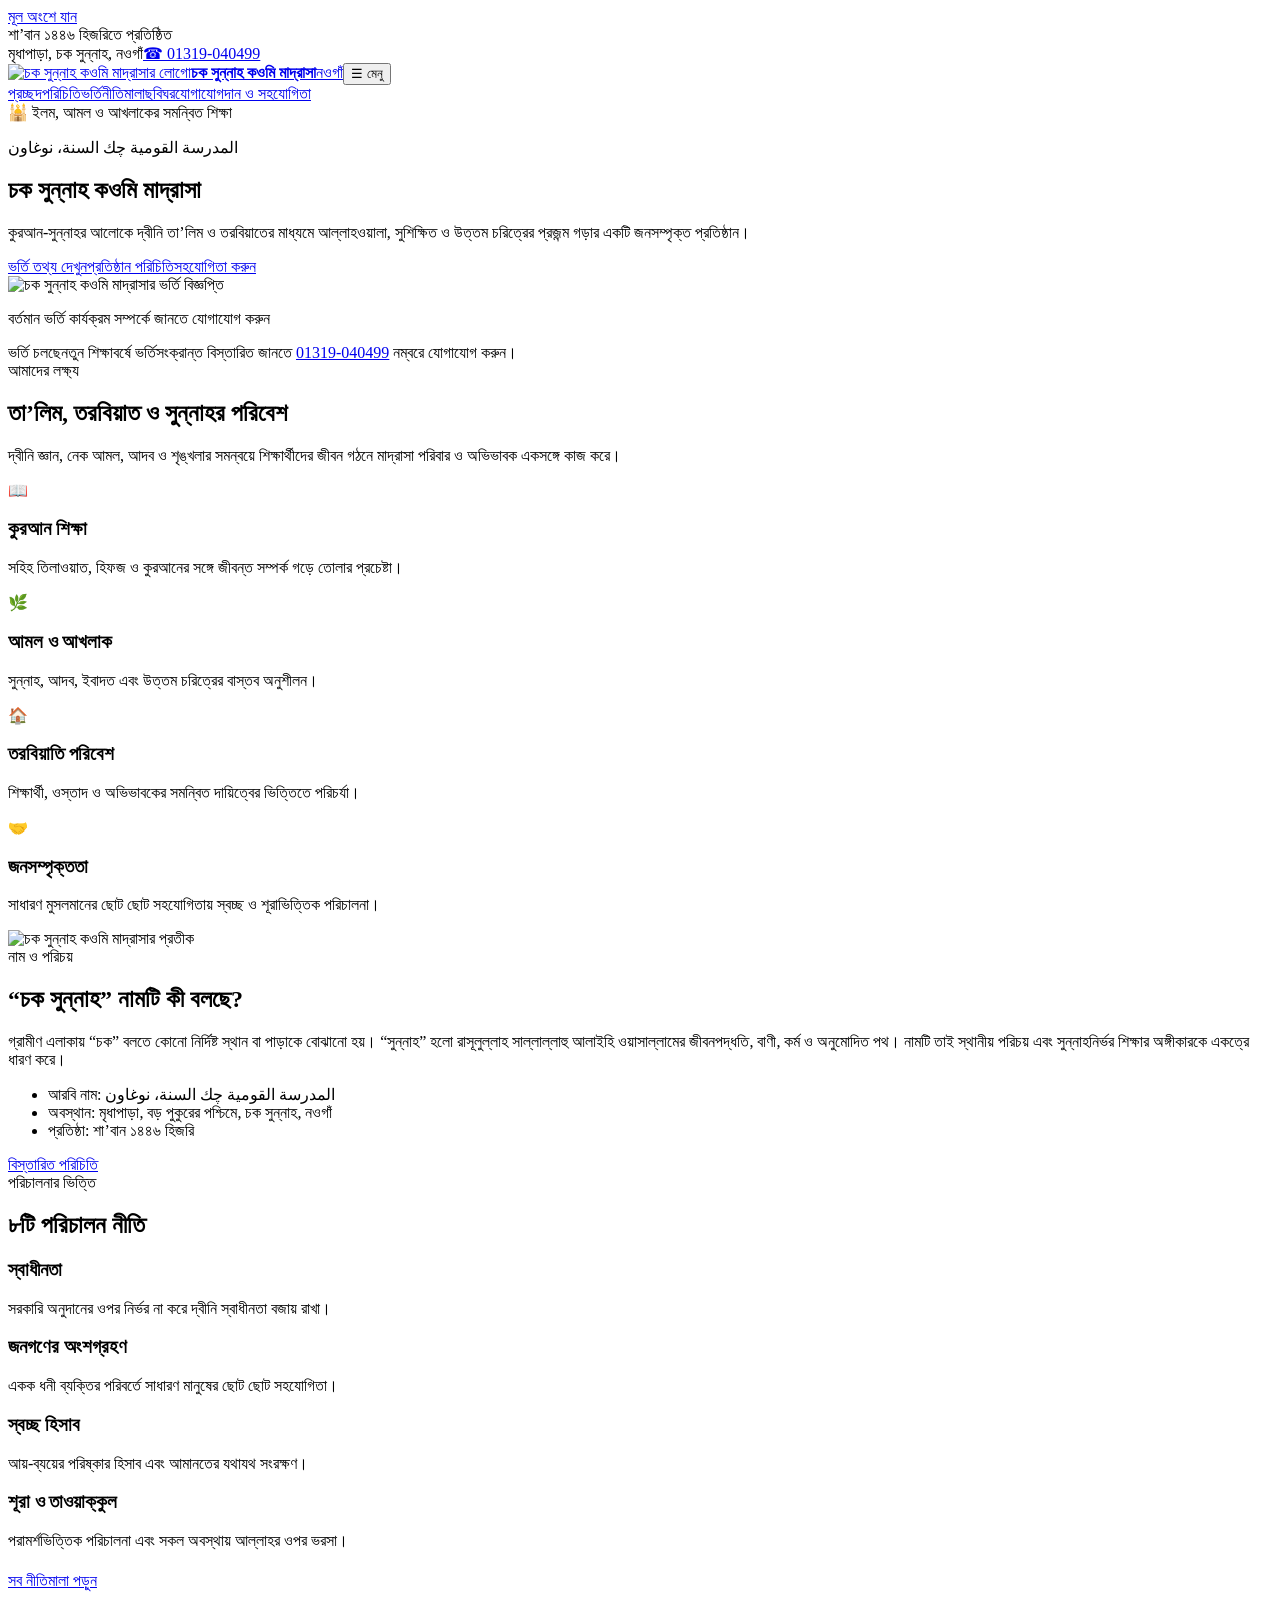
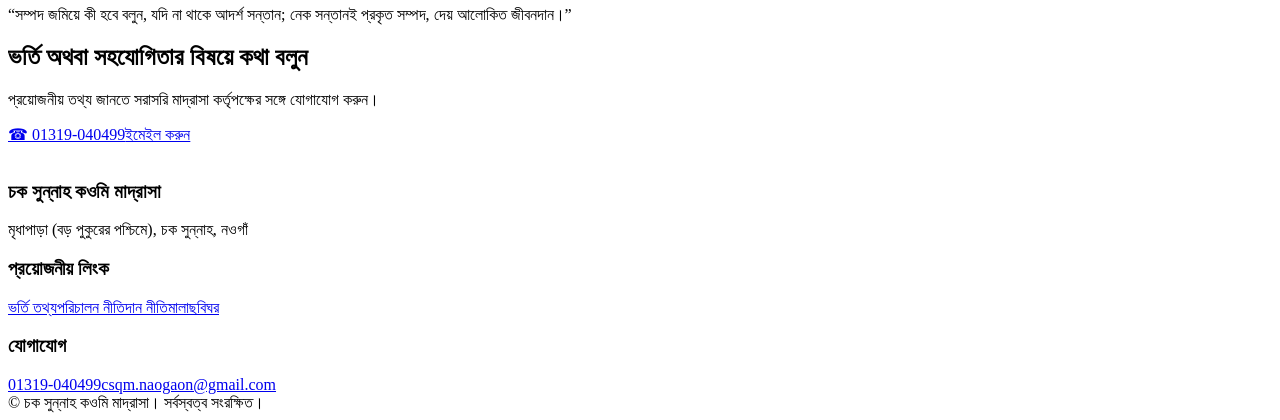
==== index.html @ 92b6c00f "Add files via upload" ====
<!doctype html><html lang="bn"><head><meta charset="utf-8"><meta name="viewport" content="width=device-width,initial-scale=1"><title>চক সুন্নাহ কওমি মাদ্রাসা, নওগাঁ</title><meta name="description" content="চক সুন্নাহ কওমি মাদ্রাসা, নওগাঁ-এর অফিসিয়াল ওয়েবসাইট। ভর্তি, শিক্ষা কার্যক্রম, পরিচালন নীতি, দান ও যোগাযোগের তথ্য।"><link rel="canonical" href="https://chaksunnah.github.io/"><link rel="icon" href="assets/images/logo-small.png"><link rel="preconnect" href="https://fonts.googleapis.com"><link rel="preconnect" href="https://fonts.gstatic.com" crossorigin><link href="https://fonts.googleapis.com/css2?family=Hind+Siliguri:wght@400;500;600;700&family=Noto+Naskh+Arabic:wght@500;700&family=Noto+Sans+Bengali:wght@400;500;600;700;800&display=swap" rel="stylesheet"><link rel="stylesheet" href="assets/css/style.css"></head><body><a class="skip-link" href="#main">মূল অংশে যান</a>
<div class="topbar"><div class="container"><span>শা’বান ১৪৪৬ হিজরিতে প্রতিষ্ঠিত</span><div class="topbar-links"><span>মৃধাপাড়া, চক সুন্নাহ, নওগাঁ</span><a href="tel:+8801319040499">☎ 01319-040499</a></div></div></div>
<header class="site-header"><div class="container nav-wrap"><a class="brand" href="index.html"><img src="assets/images/logo.png" alt="চক সুন্নাহ কওমি মাদ্রাসার লোগো"><span><strong>চক সুন্নাহ কওমি মাদ্রাসা</strong><span>নওগাঁ</span></span></a><button class="menu-btn" aria-expanded="false" aria-label="মেনু খুলুন">☰ মেনু</button><nav class="nav" aria-label="প্রধান মেনু"><a class="active" href="index.html">প্রচ্ছদ</a><a href="about.html">পরিচিতি</a><a href="admission.html">ভর্তি</a><a href="principles.html">নীতিমালা</a><a href="gallery.html">ছবিঘর</a><a href="contact.html">যোগাযোগ</a><a class="donate" href="donation.html">দান ও সহযোগিতা</a></nav></div></header>
<main id="main"><section class="hero"><div class="container hero-grid"><div><span class="eyebrow">🕌 ইলম, আমল ও আখলাকের সমন্বিত শিক্ষা</span><p class="arabic" lang="ar">المدرسة القومية چك السنة، نوغاون</p><h1>চক সুন্নাহ কওমি মাদ্রাসা</h1><p class="lead">কুরআন-সুন্নাহর আলোকে দ্বীনি তা’লিম ও তরবিয়াতের মাধ্যমে আল্লাহওয়ালা, সুশিক্ষিত ও উত্তম চরিত্রের প্রজন্ম গড়ার একটি জনসম্পৃক্ত প্রতিষ্ঠান।</p><div class="hero-actions"><a class="btn btn-primary" href="admission.html">ভর্তি তথ্য দেখুন</a><a class="btn btn-light" href="about.html">প্রতিষ্ঠান পরিচিতি</a><a class="btn btn-outline" href="donation.html">সহযোগিতা করুন</a></div></div><div class="hero-card"><img src="assets/images/admission-poster.png" alt="চক সুন্নাহ কওমি মাদ্রাসার ভর্তি বিজ্ঞপ্তি"><p>বর্তমান ভর্তি কার্যক্রম সম্পর্কে জানতে যোগাযোগ করুন</p></div></div></section>
<div class="notice-strip"><div class="container notice-inner"><span class="notice-label">ভর্তি চলছে</span><span>নতুন শিক্ষাবর্ষে ভর্তিসংক্রান্ত বিস্তারিত জানতে <a href="tel:+8801319040499">01319-040499</a> নম্বরে যোগাযোগ করুন।</span></div></div>
<section class="section alt"><div class="container"><div class="section-head"><span class="kicker">আমাদের লক্ষ্য</span><h2>তা’লিম, তরবিয়াত ও সুন্নাহর পরিবেশ</h2><p>দ্বীনি জ্ঞান, নেক আমল, আদব ও শৃঙ্খলার সমন্বয়ে শিক্ষার্থীদের জীবন গঠনে মাদ্রাসা পরিবার ও অভিভাবক একসঙ্গে কাজ করে।</p></div><div class="grid-4"><article class="card"><span class="icon">📖</span><h3>কুরআন শিক্ষা</h3><p>সহিহ তিলাওয়াত, হিফজ ও কুরআনের সঙ্গে জীবন্ত সম্পর্ক গড়ে তোলার প্রচেষ্টা।</p></article><article class="card"><span class="icon">🌿</span><h3>আমল ও আখলাক</h3><p>সুন্নাহ, আদব, ইবাদত এবং উত্তম চরিত্রের বাস্তব অনুশীলন।</p></article><article class="card"><span class="icon">🏠</span><h3>তরবিয়াতি পরিবেশ</h3><p>শিক্ষার্থী, ওস্তাদ ও অভিভাবকের সমন্বিত দায়িত্বের ভিত্তিতে পরিচর্যা।</p></article><article class="card"><span class="icon">🤝</span><h3>জনসম্পৃক্ততা</h3><p>সাধারণ মুসলমানের ছোট ছোট সহযোগিতায় স্বচ্ছ ও শূরাভিত্তিক পরিচালনা।</p></article></div></div></section>
<section class="section"><div class="container feature-grid"><div class="feature-image"><img src="assets/images/logo.png" alt="চক সুন্নাহ কওমি মাদ্রাসার প্রতীক"></div><div><span class="kicker">নাম ও পরিচয়</span><h2>“চক সুন্নাহ” নামটি কী বলছে?</h2><p>গ্রামীণ এলাকায় “চক” বলতে কোনো নির্দিষ্ট স্থান বা পাড়াকে বোঝানো হয়। “সুন্নাহ” হলো রাসূলুল্লাহ সাল্লাল্লাহু আলাইহি ওয়াসাল্লামের জীবনপদ্ধতি, বাণী, কর্ম ও অনুমোদিত পথ। নামটি তাই স্থানীয় পরিচয় এবং সুন্নাহনির্ভর শিক্ষার অঙ্গীকারকে একত্রে ধারণ করে।</p><ul class="check-list"><li>আরবি নাম: المدرسة القومية چك السنة، نوغاون</li><li>অবস্থান: মৃধাপাড়া, বড় পুকুরের পশ্চিমে, চক সুন্নাহ, নওগাঁ</li><li>প্রতিষ্ঠা: শা’বান ১৪৪৬ হিজরি</li></ul><a class="btn btn-primary" href="about.html">বিস্তারিত পরিচিতি</a></div></div></section>
<section class="section alt"><div class="container"><div class="section-head"><span class="kicker">পরিচালনার ভিত্তি</span><h2>৮টি পরিচালন নীতি</h2></div><div class="grid-4"><article class="card"><h3>স্বাধীনতা</h3><p>সরকারি অনুদানের ওপর নির্ভর না করে দ্বীনি স্বাধীনতা বজায় রাখা।</p></article><article class="card"><h3>জনগণের অংশগ্রহণ</h3><p>একক ধনী ব্যক্তির পরিবর্তে সাধারণ মানুষের ছোট ছোট সহযোগিতা।</p></article><article class="card"><h3>স্বচ্ছ হিসাব</h3><p>আয়-ব্যয়ের পরিষ্কার হিসাব এবং আমানতের যথাযথ সংরক্ষণ।</p></article><article class="card"><h3>শূরা ও তাওয়াক্কুল</h3><p>পরামর্শভিত্তিক পরিচালনা এবং সকল অবস্থায় আল্লাহর ওপর ভরসা।</p></article></div><p style="margin-top:22px"><a class="btn btn-primary" href="principles.html">সব নীতিমালা পড়ুন</a></p></div></section>
<section class="section"><div class="container"><div class="quote">“সম্পদ জমিয়ে কী হবে বলুন, যদি না থাকে আদর্শ সন্তান; নেক সন্তানই প্রকৃত সম্পদ, দেয় আলোকিত জীবনদান।”</div></div></section>
<section class="section alt"><div class="container"><div class="cta"><div><h2>ভর্তি অথবা সহযোগিতার বিষয়ে কথা বলুন</h2><p>প্রয়োজনীয় তথ্য জানতে সরাসরি মাদ্রাসা কর্তৃপক্ষের সঙ্গে যোগাযোগ করুন।</p></div><div class="hero-actions"><a class="btn btn-primary" href="tel:+8801319040499">☎ 01319-040499</a><a class="btn btn-light" href="mailto:csqm.naogaon@gmail.com">ইমেইল করুন</a></div></div></div></section></main>
<footer class="footer"><div class="container"><div class="footer-grid"><div><div class="footer-brand"><img src="assets/images/logo.png" alt=""><div><h3>চক সুন্নাহ কওমি মাদ্রাসা</h3><span>মৃধাপাড়া (বড় পুকুরের পশ্চিমে), চক সুন্নাহ, নওগাঁ</span></div></div></div><div><h3>প্রয়োজনীয় লিংক</h3><a href="admission.html">ভর্তি তথ্য</a><a href="principles.html">পরিচালন নীতি</a><a href="donation.html">দান নীতিমালা</a><a href="gallery.html">ছবিঘর</a></div><div><h3>যোগাযোগ</h3><a href="tel:+8801319040499">01319-040499</a><a href="mailto:csqm.naogaon@gmail.com">csqm.naogaon@gmail.com</a></div></div><div class="copyright">© <span id="year"></span> চক সুন্নাহ কওমি মাদ্রাসা। সর্বস্বত্ব সংরক্ষিত।</div></div></footer><script src="assets/js/main.js"></script></body></html>
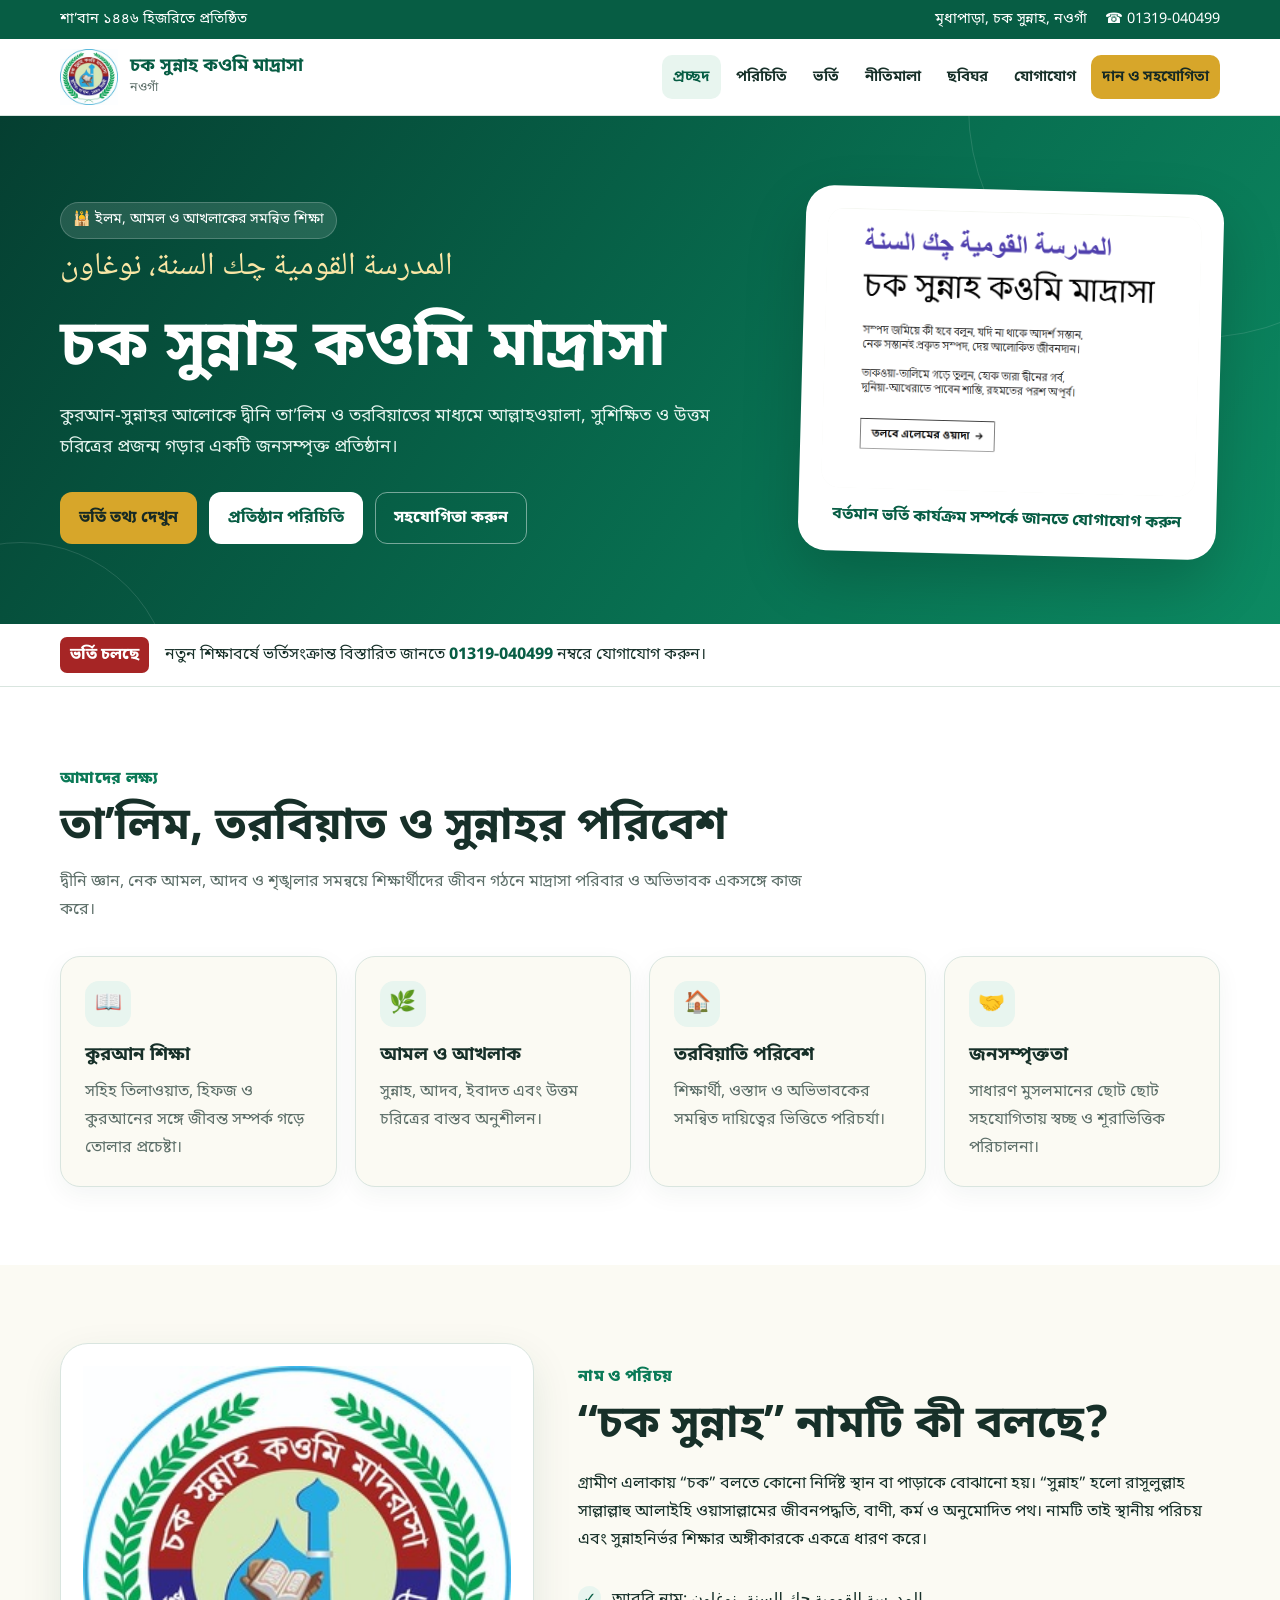
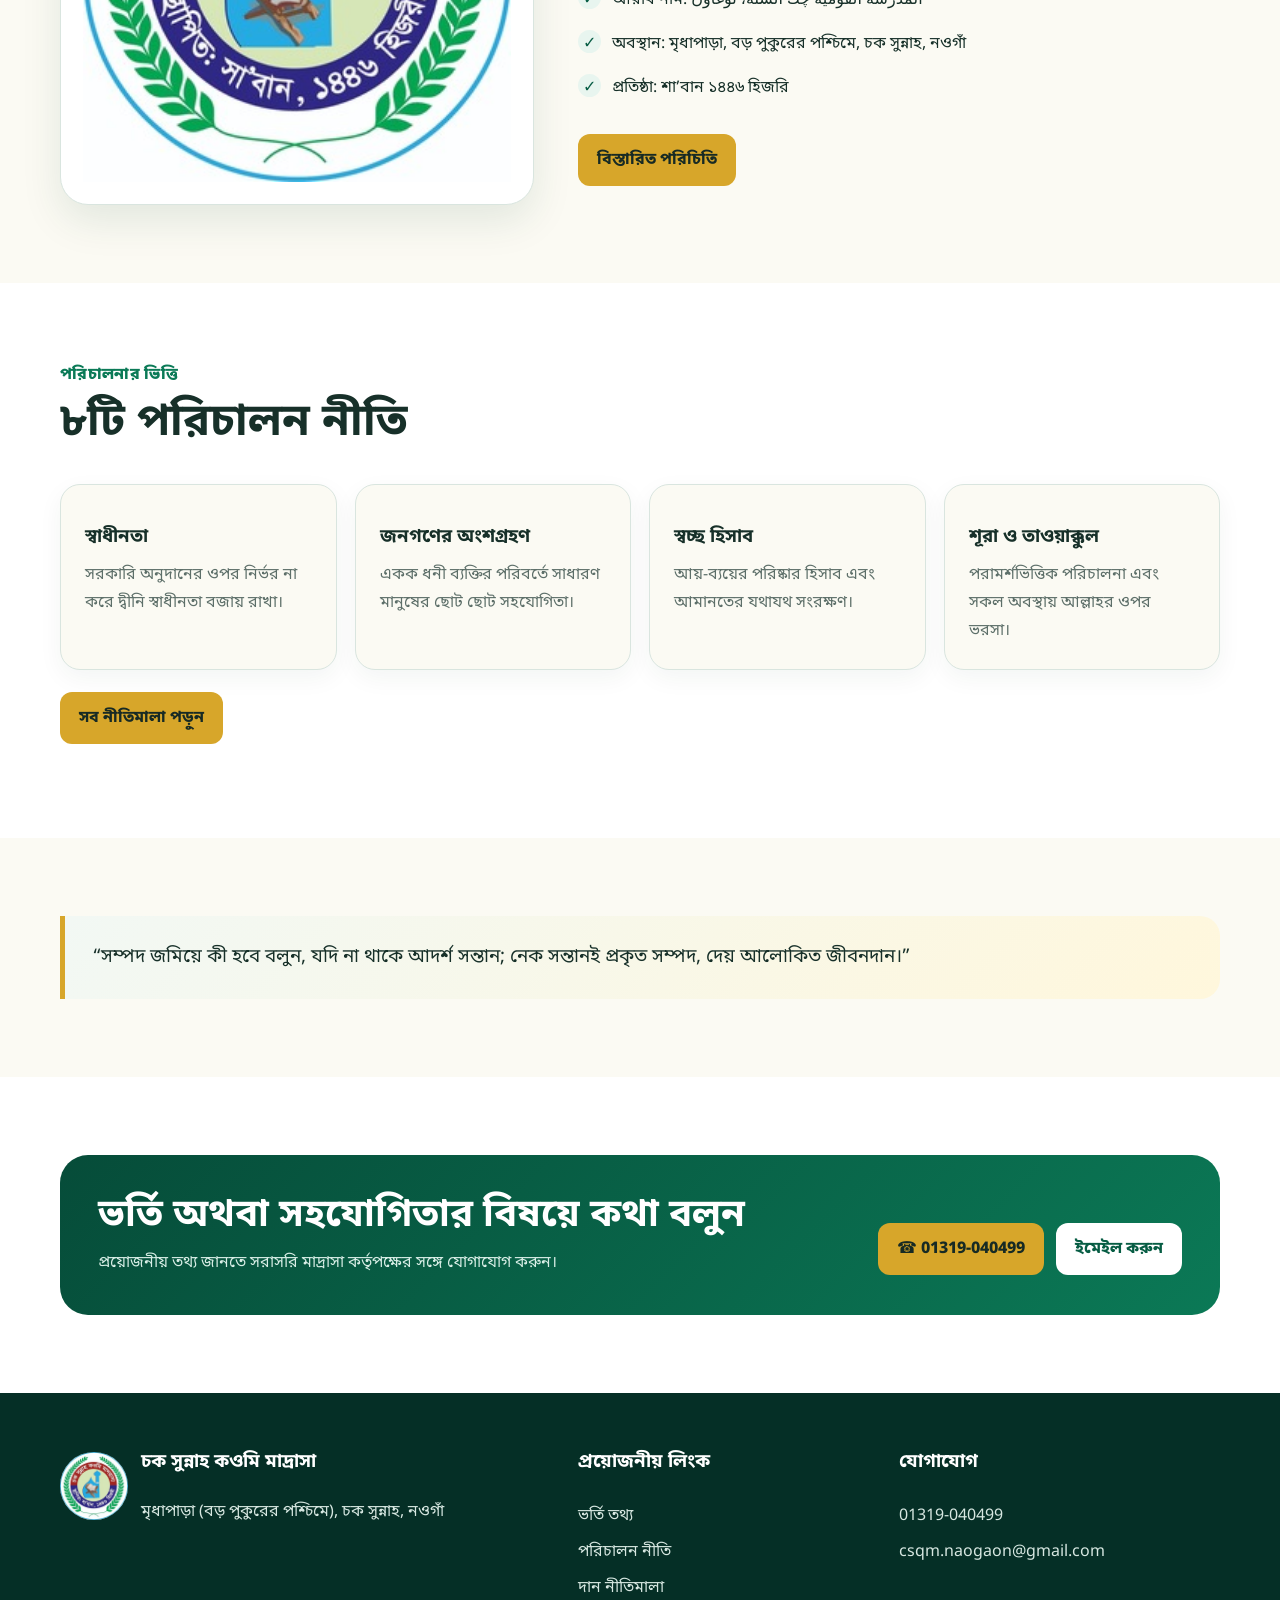
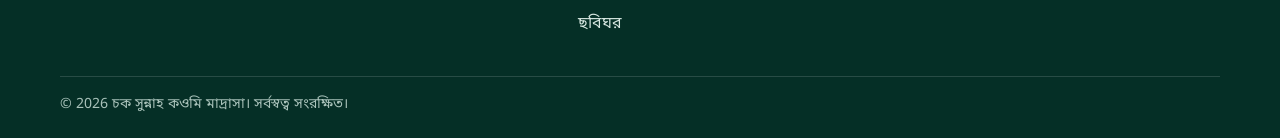
==== commit 63547e95: "Fix website file paths and publish complete site" ====
--- a/index.html
+++ b/index.html
@@ -1,11 +1,11 @@
-<!doctype html><html lang="bn"><head><meta charset="utf-8"><meta name="viewport" content="width=device-width,initial-scale=1"><title>চক সুন্নাহ কওমি মাদ্রাসা, নওগাঁ</title><meta name="description" content="চক সুন্নাহ কওমি মাদ্রাসা, নওগাঁ-এর অফিসিয়াল ওয়েবসাইট। ভর্তি, শিক্ষা কার্যক্রম, পরিচালন নীতি, দান ও যোগাযোগের তথ্য।"><link rel="canonical" href="https://chaksunnah.github.io/"><link rel="icon" href="assets/images/logo-small.png"><link rel="preconnect" href="https://fonts.googleapis.com"><link rel="preconnect" href="https://fonts.gstatic.com" crossorigin><link href="https://fonts.googleapis.com/css2?family=Hind+Siliguri:wght@400;500;600;700&family=Noto+Naskh+Arabic:wght@500;700&family=Noto+Sans+Bengali:wght@400;500;600;700;800&display=swap" rel="stylesheet"><link rel="stylesheet" href="assets/css/style.css"></head><body><a class="skip-link" href="#main">মূল অংশে যান</a>
+<!doctype html><html lang="bn"><head><meta charset="utf-8"><meta name="viewport" content="width=device-width,initial-scale=1"><title>চক সুন্নাহ কওমি মাদ্রাসা, নওগাঁ</title><meta name="description" content="চক সুন্নাহ কওমি মাদ্রাসা, নওগাঁ-এর অফিসিয়াল ওয়েবসাইট। ভর্তি, শিক্ষা কার্যক্রম, পরিচালন নীতি, দান ও যোগাযোগের তথ্য।"><link rel="canonical" href="https://chaksunnah.github.io/"><link rel="icon" href="logo-small.png"><link rel="preconnect" href="https://fonts.googleapis.com"><link rel="preconnect" href="https://fonts.gstatic.com" crossorigin><link href="https://fonts.googleapis.com/css2?family=Hind+Siliguri:wght@400;500;600;700&family=Noto+Naskh+Arabic:wght@500;700&family=Noto+Sans+Bengali:wght@400;500;600;700;800&display=swap" rel="stylesheet"><link rel="stylesheet" href="style.css"></head><body><a class="skip-link" href="#main">মূল অংশে যান</a>
 <div class="topbar"><div class="container"><span>শা’বান ১৪৪৬ হিজরিতে প্রতিষ্ঠিত</span><div class="topbar-links"><span>মৃধাপাড়া, চক সুন্নাহ, নওগাঁ</span><a href="tel:+8801319040499">☎ 01319-040499</a></div></div></div>
-<header class="site-header"><div class="container nav-wrap"><a class="brand" href="index.html"><img src="assets/images/logo.png" alt="চক সুন্নাহ কওমি মাদ্রাসার লোগো"><span><strong>চক সুন্নাহ কওমি মাদ্রাসা</strong><span>নওগাঁ</span></span></a><button class="menu-btn" aria-expanded="false" aria-label="মেনু খুলুন">☰ মেনু</button><nav class="nav" aria-label="প্রধান মেনু"><a class="active" href="index.html">প্রচ্ছদ</a><a href="about.html">পরিচিতি</a><a href="admission.html">ভর্তি</a><a href="principles.html">নীতিমালা</a><a href="gallery.html">ছবিঘর</a><a href="contact.html">যোগাযোগ</a><a class="donate" href="donation.html">দান ও সহযোগিতা</a></nav></div></header>
-<main id="main"><section class="hero"><div class="container hero-grid"><div><span class="eyebrow">🕌 ইলম, আমল ও আখলাকের সমন্বিত শিক্ষা</span><p class="arabic" lang="ar">المدرسة القومية چك السنة، نوغاون</p><h1>চক সুন্নাহ কওমি মাদ্রাসা</h1><p class="lead">কুরআন-সুন্নাহর আলোকে দ্বীনি তা’লিম ও তরবিয়াতের মাধ্যমে আল্লাহওয়ালা, সুশিক্ষিত ও উত্তম চরিত্রের প্রজন্ম গড়ার একটি জনসম্পৃক্ত প্রতিষ্ঠান।</p><div class="hero-actions"><a class="btn btn-primary" href="admission.html">ভর্তি তথ্য দেখুন</a><a class="btn btn-light" href="about.html">প্রতিষ্ঠান পরিচিতি</a><a class="btn btn-outline" href="donation.html">সহযোগিতা করুন</a></div></div><div class="hero-card"><img src="assets/images/admission-poster.png" alt="চক সুন্নাহ কওমি মাদ্রাসার ভর্তি বিজ্ঞপ্তি"><p>বর্তমান ভর্তি কার্যক্রম সম্পর্কে জানতে যোগাযোগ করুন</p></div></div></section>
+<header class="site-header"><div class="container nav-wrap"><a class="brand" href="index.html"><img src="logo.png" alt="চক সুন্নাহ কওমি মাদ্রাসার লোগো"><span><strong>চক সুন্নাহ কওমি মাদ্রাসা</strong><span>নওগাঁ</span></span></a><button class="menu-btn" aria-expanded="false" aria-label="মেনু খুলুন">☰ মেনু</button><nav class="nav" aria-label="প্রধান মেনু"><a class="active" href="index.html">প্রচ্ছদ</a><a href="about.html">পরিচিতি</a><a href="admission.html">ভর্তি</a><a href="principles.html">নীতিমালা</a><a href="gallery.html">ছবিঘর</a><a href="contact.html">যোগাযোগ</a><a class="donate" href="donation.html">দান ও সহযোগিতা</a></nav></div></header>
+<main id="main"><section class="hero"><div class="container hero-grid"><div><span class="eyebrow">🕌 ইলম, আমল ও আখলাকের সমন্বিত শিক্ষা</span><p class="arabic" lang="ar">المدرسة القومية چك السنة، نوغاون</p><h1>চক সুন্নাহ কওমি মাদ্রাসা</h1><p class="lead">কুরআন-সুন্নাহর আলোকে দ্বীনি তা’লিম ও তরবিয়াতের মাধ্যমে আল্লাহওয়ালা, সুশিক্ষিত ও উত্তম চরিত্রের প্রজন্ম গড়ার একটি জনসম্পৃক্ত প্রতিষ্ঠান।</p><div class="hero-actions"><a class="btn btn-primary" href="admission.html">ভর্তি তথ্য দেখুন</a><a class="btn btn-light" href="about.html">প্রতিষ্ঠান পরিচিতি</a><a class="btn btn-outline" href="donation.html">সহযোগিতা করুন</a></div></div><div class="hero-card"><img src="admission-poster.png" alt="চক সুন্নাহ কওমি মাদ্রাসার ভর্তি বিজ্ঞপ্তি"><p>বর্তমান ভর্তি কার্যক্রম সম্পর্কে জানতে যোগাযোগ করুন</p></div></div></section>
 <div class="notice-strip"><div class="container notice-inner"><span class="notice-label">ভর্তি চলছে</span><span>নতুন শিক্ষাবর্ষে ভর্তিসংক্রান্ত বিস্তারিত জানতে <a href="tel:+8801319040499">01319-040499</a> নম্বরে যোগাযোগ করুন।</span></div></div>
 <section class="section alt"><div class="container"><div class="section-head"><span class="kicker">আমাদের লক্ষ্য</span><h2>তা’লিম, তরবিয়াত ও সুন্নাহর পরিবেশ</h2><p>দ্বীনি জ্ঞান, নেক আমল, আদব ও শৃঙ্খলার সমন্বয়ে শিক্ষার্থীদের জীবন গঠনে মাদ্রাসা পরিবার ও অভিভাবক একসঙ্গে কাজ করে।</p></div><div class="grid-4"><article class="card"><span class="icon">📖</span><h3>কুরআন শিক্ষা</h3><p>সহিহ তিলাওয়াত, হিফজ ও কুরআনের সঙ্গে জীবন্ত সম্পর্ক গড়ে তোলার প্রচেষ্টা।</p></article><article class="card"><span class="icon">🌿</span><h3>আমল ও আখলাক</h3><p>সুন্নাহ, আদব, ইবাদত এবং উত্তম চরিত্রের বাস্তব অনুশীলন।</p></article><article class="card"><span class="icon">🏠</span><h3>তরবিয়াতি পরিবেশ</h3><p>শিক্ষার্থী, ওস্তাদ ও অভিভাবকের সমন্বিত দায়িত্বের ভিত্তিতে পরিচর্যা।</p></article><article class="card"><span class="icon">🤝</span><h3>জনসম্পৃক্ততা</h3><p>সাধারণ মুসলমানের ছোট ছোট সহযোগিতায় স্বচ্ছ ও শূরাভিত্তিক পরিচালনা।</p></article></div></div></section>
-<section class="section"><div class="container feature-grid"><div class="feature-image"><img src="assets/images/logo.png" alt="চক সুন্নাহ কওমি মাদ্রাসার প্রতীক"></div><div><span class="kicker">নাম ও পরিচয়</span><h2>“চক সুন্নাহ” নামটি কী বলছে?</h2><p>গ্রামীণ এলাকায় “চক” বলতে কোনো নির্দিষ্ট স্থান বা পাড়াকে বোঝানো হয়। “সুন্নাহ” হলো রাসূলুল্লাহ সাল্লাল্লাহু আলাইহি ওয়াসাল্লামের জীবনপদ্ধতি, বাণী, কর্ম ও অনুমোদিত পথ। নামটি তাই স্থানীয় পরিচয় এবং সুন্নাহনির্ভর শিক্ষার অঙ্গীকারকে একত্রে ধারণ করে।</p><ul class="check-list"><li>আরবি নাম: المدرسة القومية چك السنة، نوغاون</li><li>অবস্থান: মৃধাপাড়া, বড় পুকুরের পশ্চিমে, চক সুন্নাহ, নওগাঁ</li><li>প্রতিষ্ঠা: শা’বান ১৪৪৬ হিজরি</li></ul><a class="btn btn-primary" href="about.html">বিস্তারিত পরিচিতি</a></div></div></section>
+<section class="section"><div class="container feature-grid"><div class="feature-image"><img src="logo.png" alt="চক সুন্নাহ কওমি মাদ্রাসার প্রতীক"></div><div><span class="kicker">নাম ও পরিচয়</span><h2>“চক সুন্নাহ” নামটি কী বলছে?</h2><p>গ্রামীণ এলাকায় “চক” বলতে কোনো নির্দিষ্ট স্থান বা পাড়াকে বোঝানো হয়। “সুন্নাহ” হলো রাসূলুল্লাহ সাল্লাল্লাহু আলাইহি ওয়াসাল্লামের জীবনপদ্ধতি, বাণী, কর্ম ও অনুমোদিত পথ। নামটি তাই স্থানীয় পরিচয় এবং সুন্নাহনির্ভর শিক্ষার অঙ্গীকারকে একত্রে ধারণ করে।</p><ul class="check-list"><li>আরবি নাম: المدرسة القومية چك السنة، نوغاون</li><li>অবস্থান: মৃধাপাড়া, বড় পুকুরের পশ্চিমে, চক সুন্নাহ, নওগাঁ</li><li>প্রতিষ্ঠা: শা’বান ১৪৪৬ হিজরি</li></ul><a class="btn btn-primary" href="about.html">বিস্তারিত পরিচিতি</a></div></div></section>
 <section class="section alt"><div class="container"><div class="section-head"><span class="kicker">পরিচালনার ভিত্তি</span><h2>৮টি পরিচালন নীতি</h2></div><div class="grid-4"><article class="card"><h3>স্বাধীনতা</h3><p>সরকারি অনুদানের ওপর নির্ভর না করে দ্বীনি স্বাধীনতা বজায় রাখা।</p></article><article class="card"><h3>জনগণের অংশগ্রহণ</h3><p>একক ধনী ব্যক্তির পরিবর্তে সাধারণ মানুষের ছোট ছোট সহযোগিতা।</p></article><article class="card"><h3>স্বচ্ছ হিসাব</h3><p>আয়-ব্যয়ের পরিষ্কার হিসাব এবং আমানতের যথাযথ সংরক্ষণ।</p></article><article class="card"><h3>শূরা ও তাওয়াক্কুল</h3><p>পরামর্শভিত্তিক পরিচালনা এবং সকল অবস্থায় আল্লাহর ওপর ভরসা।</p></article></div><p style="margin-top:22px"><a class="btn btn-primary" href="principles.html">সব নীতিমালা পড়ুন</a></p></div></section>
 <section class="section"><div class="container"><div class="quote">“সম্পদ জমিয়ে কী হবে বলুন, যদি না থাকে আদর্শ সন্তান; নেক সন্তানই প্রকৃত সম্পদ, দেয় আলোকিত জীবনদান।”</div></div></section>
 <section class="section alt"><div class="container"><div class="cta"><div><h2>ভর্তি অথবা সহযোগিতার বিষয়ে কথা বলুন</h2><p>প্রয়োজনীয় তথ্য জানতে সরাসরি মাদ্রাসা কর্তৃপক্ষের সঙ্গে যোগাযোগ করুন।</p></div><div class="hero-actions"><a class="btn btn-primary" href="tel:+8801319040499">☎ 01319-040499</a><a class="btn btn-light" href="mailto:csqm.naogaon@gmail.com">ইমেইল করুন</a></div></div></div></section></main>
-<footer class="footer"><div class="container"><div class="footer-grid"><div><div class="footer-brand"><img src="assets/images/logo.png" alt=""><div><h3>চক সুন্নাহ কওমি মাদ্রাসা</h3><span>মৃধাপাড়া (বড় পুকুরের পশ্চিমে), চক সুন্নাহ, নওগাঁ</span></div></div></div><div><h3>প্রয়োজনীয় লিংক</h3><a href="admission.html">ভর্তি তথ্য</a><a href="principles.html">পরিচালন নীতি</a><a href="donation.html">দান নীতিমালা</a><a href="gallery.html">ছবিঘর</a></div><div><h3>যোগাযোগ</h3><a href="tel:+8801319040499">01319-040499</a><a href="mailto:csqm.naogaon@gmail.com">csqm.naogaon@gmail.com</a></div></div><div class="copyright">© <span id="year"></span> চক সুন্নাহ কওমি মাদ্রাসা। সর্বস্বত্ব সংরক্ষিত।</div></div></footer><script src="assets/js/main.js"></script></body></html>
+<footer class="footer"><div class="container"><div class="footer-grid"><div><div class="footer-brand"><img src="logo.png" alt=""><div><h3>চক সুন্নাহ কওমি মাদ্রাসা</h3><span>মৃধাপাড়া (বড় পুকুরের পশ্চিমে), চক সুন্নাহ, নওগাঁ</span></div></div></div><div><h3>প্রয়োজনীয় লিংক</h3><a href="admission.html">ভর্তি তথ্য</a><a href="principles.html">পরিচালন নীতি</a><a href="donation.html">দান নীতিমালা</a><a href="gallery.html">ছবিঘর</a></div><div><h3>যোগাযোগ</h3><a href="tel:+8801319040499">01319-040499</a><a href="mailto:csqm.naogaon@gmail.com">csqm.naogaon@gmail.com</a></div></div><div class="copyright">© <span id="year"></span> চক সুন্নাহ কওমি মাদ্রাসা। সর্বস্বত্ব সংরক্ষিত।</div></div></footer><script src="main.js"></script></body></html>
--- a/style.css
+++ b/style.css
@@ -0,0 +1,4 @@
+:root{--green:#075d44;--green-2:#0b7a57;--green-3:#e8f5ef;--gold:#d7a62a;--ink:#173029;--muted:#5d6f69;--cream:#fbfaf3;--white:#fff;--line:#d9e5df;--shadow:0 16px 40px rgba(7,65,48,.10);--radius:20px}
+*{box-sizing:border-box}html{scroll-behavior:smooth}body{margin:0;color:var(--ink);background:var(--cream);font-family:"Noto Sans Bengali","Hind Siliguri",system-ui,sans-serif;font-size:16px;line-height:1.75}img{max-width:100%;display:block}a{color:inherit;text-decoration:none}button,input,textarea{font:inherit}.container{width:min(1160px,calc(100% - 32px));margin:auto}.skip-link{position:absolute;left:-9999px;top:8px;background:#fff;padding:10px;z-index:100}.skip-link:focus{left:8px}.topbar{background:var(--green);color:#fff;font-size:.9rem}.topbar .container{display:flex;justify-content:space-between;gap:18px;padding:7px 0}.topbar-links{display:flex;gap:18px;flex-wrap:wrap}.site-header{background:rgba(255,255,255,.97);position:sticky;top:0;z-index:50;border-bottom:1px solid var(--line)}.nav-wrap{display:flex;align-items:center;justify-content:space-between;min-height:76px;gap:24px}.brand{display:flex;align-items:center;gap:12px;min-width:240px}.brand img{width:58px;height:58px;object-fit:contain}.brand strong{display:block;color:var(--green);font-size:1.14rem;line-height:1.25}.brand span{display:block;color:var(--muted);font-size:.78rem}.nav{display:flex;align-items:center;gap:4px}.nav a{padding:9px 11px;border-radius:10px;font-weight:650;font-size:.94rem}.nav a:hover,.nav a.active{background:var(--green-3);color:var(--green)}.nav .donate{background:var(--gold);color:#172a24}.nav .donate:hover{background:#c5951f;color:#172a24}.menu-btn{display:none;border:1px solid var(--line);background:#fff;border-radius:10px;padding:8px 11px;color:var(--green);font-weight:700}.hero{position:relative;overflow:hidden;background:linear-gradient(125deg,#053f31 0%,#087051 62%,#0c8a62 100%);color:#fff;padding:74px 0 68px}.hero:before,.hero:after{content:"";position:absolute;border:1px solid rgba(255,255,255,.12);border-radius:50%}.hero:before{width:460px;height:460px;right:-150px;top:-240px}.hero:after{width:300px;height:300px;left:-130px;bottom:-220px}.hero-grid{position:relative;display:grid;grid-template-columns:1.25fr .75fr;gap:46px;align-items:center}.eyebrow{display:inline-flex;align-items:center;gap:8px;background:rgba(255,255,255,.12);border:1px solid rgba(255,255,255,.2);padding:5px 12px;border-radius:999px;font-size:.88rem}.hero h1{font-size:clamp(2.25rem,5vw,4.35rem);line-height:1.12;margin:18px 0 10px}.arabic{font-family:"Noto Naskh Arabic",serif;font-size:clamp(1.35rem,2.5vw,2rem);direction:rtl;text-align:left;color:#f9e6a5;margin:0 0 14px}.lead{font-size:1.1rem;max-width:690px;color:#e2f2ec}.hero-actions{display:flex;gap:12px;flex-wrap:wrap;margin-top:28px}.btn{display:inline-flex;align-items:center;justify-content:center;gap:8px;padding:11px 18px;border-radius:12px;font-weight:750;border:1px solid transparent}.btn-primary{background:var(--gold);color:#172a24}.btn-light{background:#fff;color:var(--green)}.btn-outline{border-color:rgba(255,255,255,.45);color:#fff}.hero-card{background:#fff;color:var(--ink);padding:22px;border-radius:28px;box-shadow:0 26px 60px rgba(0,0,0,.18);transform:rotate(1.5deg)}.hero-card img{aspect-ratio:4/3;object-fit:contain;width:100%;border-radius:18px;background:#f5f7f2}.hero-card p{margin:13px 4px 0;text-align:center;font-weight:700;color:var(--green)}.notice-strip{background:#fff;border-bottom:1px solid var(--line)}.notice-inner{display:flex;align-items:center;gap:16px;padding:13px 0}.notice-label{background:#a62525;color:#fff;border-radius:7px;padding:4px 10px;font-weight:750;white-space:nowrap}.notice-inner a{color:var(--green);font-weight:700}.section{padding:78px 0}.section.alt{background:#fff}.section-head{max-width:760px;margin-bottom:32px}.kicker{color:var(--green-2);font-weight:800;letter-spacing:.02em}.section h2,.page-hero h1{font-size:clamp(1.8rem,3.5vw,3rem);line-height:1.25;margin:7px 0 12px}.section-head p,.page-hero p{color:var(--muted);margin:0}.grid-3{display:grid;grid-template-columns:repeat(3,1fr);gap:20px}.grid-4{display:grid;grid-template-columns:repeat(4,1fr);gap:18px}.card{background:#fff;border:1px solid var(--line);border-radius:var(--radius);padding:24px;box-shadow:0 8px 25px rgba(7,65,48,.05)}.alt .card{background:var(--cream)}.card:hover{transform:translateY(-3px);box-shadow:var(--shadow);transition:.25s ease}.icon{width:46px;height:46px;display:grid;place-items:center;border-radius:14px;background:var(--green-3);color:var(--green);font-size:1.35rem}.card h3{margin:13px 0 6px;font-size:1.16rem}.card p{margin:0;color:var(--muted)}.feature-grid{display:grid;grid-template-columns:.85fr 1.15fr;gap:44px;align-items:center}.feature-image{background:#fff;border:1px solid var(--line);border-radius:28px;padding:22px;box-shadow:var(--shadow)}.feature-image img{width:100%;max-height:480px;object-fit:contain}.check-list{list-style:none;padding:0;margin:24px 0}.check-list li{position:relative;padding:8px 0 8px 34px}.check-list li:before{content:"✓";position:absolute;left:0;top:8px;width:23px;height:23px;display:grid;place-items:center;background:var(--green-3);color:var(--green);border-radius:50%;font-weight:900}.quote{background:linear-gradient(135deg,#f2f8f4,#fff7dc);border-left:5px solid var(--gold);padding:25px 28px;border-radius:0 var(--radius) var(--radius) 0;font-size:1.18rem}.cta{background:linear-gradient(135deg,#064c39,#0b7956);color:#fff;border-radius:28px;padding:38px;display:flex;align-items:center;justify-content:space-between;gap:24px}.cta h2{margin:0 0 8px;font-size:clamp(1.6rem,3vw,2.4rem)}.cta p{margin:0;color:#d8eee6}.page-hero{background:linear-gradient(135deg,#e9f6f0,#fff8df);padding:58px 0;border-bottom:1px solid var(--line)}.breadcrumbs{font-size:.9rem;color:var(--green)}.content-wrap{display:grid;grid-template-columns:minmax(0,1fr) 280px;gap:34px}.article{background:#fff;border:1px solid var(--line);border-radius:24px;padding:34px}.article h2{font-size:1.55rem;color:var(--green);margin:34px 0 12px}.article h2:first-child{margin-top:0}.article h3{margin:25px 0 8px}.article p{margin:0 0 15px}.article ol,.article ul{padding-left:24px}.article li{margin-bottom:10px}.sidebar{align-self:start;position:sticky;top:100px}.side-card{background:#fff;border:1px solid var(--line);border-radius:18px;padding:20px;margin-bottom:16px}.side-card h3{margin:0 0 10px;color:var(--green)}.side-card a{display:block;padding:5px 0;color:var(--green)}.policy-list{counter-reset:item;list-style:none!important;padding:0!important}.policy-list>li{counter-increment:item;position:relative;padding:18px 20px 18px 62px;margin-bottom:14px!important;background:#f8fbf9;border:1px solid var(--line);border-radius:16px}.policy-list>li:before{content:counter(item);position:absolute;left:18px;top:18px;width:30px;height:30px;display:grid;place-items:center;background:var(--green);color:#fff;border-radius:50%;font-weight:800}.gallery{columns:3 260px;column-gap:18px}.gallery figure{break-inside:avoid;margin:0 0 18px;background:#fff;border:1px solid var(--line);padding:10px;border-radius:16px;box-shadow:0 7px 20px rgba(7,65,48,.06)}.gallery img{width:100%;border-radius:10px}.gallery figcaption{padding:8px 4px 3px;color:var(--muted);font-size:.9rem}.contact-grid{display:grid;grid-template-columns:1fr 1fr;gap:22px}.contact-item{display:flex;gap:14px;align-items:flex-start}.contact-item .icon{flex:0 0 46px}.footer{background:#052f26;color:#d7e7e1;padding:54px 0 20px}.footer-grid{display:grid;grid-template-columns:1.35fr .8fr .9fr;gap:36px}.footer h3{color:#fff;margin-top:0}.footer a{display:block;padding:4px 0}.footer-brand{display:flex;align-items:center;gap:13px}.footer-brand img{width:68px;height:68px;border-radius:50%;background:#fff}.copyright{border-top:1px solid rgba(255,255,255,.14);margin-top:34px;padding-top:16px;font-size:.88rem;color:#a9c2ba}.hide-mobile{display:inline}
+@media(max-width:980px){.menu-btn{display:block}.nav{display:none;position:absolute;left:16px;right:16px;top:76px;background:#fff;border:1px solid var(--line);border-radius:16px;padding:10px;box-shadow:var(--shadow);flex-direction:column;align-items:stretch}.nav.open{display:flex}.nav a{padding:11px 14px}.hero-grid,.feature-grid{grid-template-columns:1fr}.hero-card{max-width:520px}.grid-4{grid-template-columns:repeat(2,1fr)}.content-wrap{grid-template-columns:1fr}.sidebar{position:static}.footer-grid{grid-template-columns:1fr 1fr}.footer-grid>div:first-child{grid-column:1/-1}}
+@media(max-width:680px){.topbar .container{justify-content:center}.topbar-links span:first-child{display:none}.brand span{display:none}.brand{min-width:0}.brand img{width:50px;height:50px}.brand strong{font-size:1rem}.nav-wrap{min-height:68px}.nav{top:68px}.hero{padding:54px 0}.hero h1{font-size:2.35rem}.hero-grid{gap:30px}.section{padding:56px 0}.grid-3,.grid-4,.contact-grid{grid-template-columns:1fr}.article{padding:22px 18px}.cta{padding:28px 22px;align-items:flex-start;flex-direction:column}.footer-grid{grid-template-columns:1fr}.footer-grid>div:first-child{grid-column:auto}.notice-inner{align-items:flex-start}.hide-mobile{display:none}}
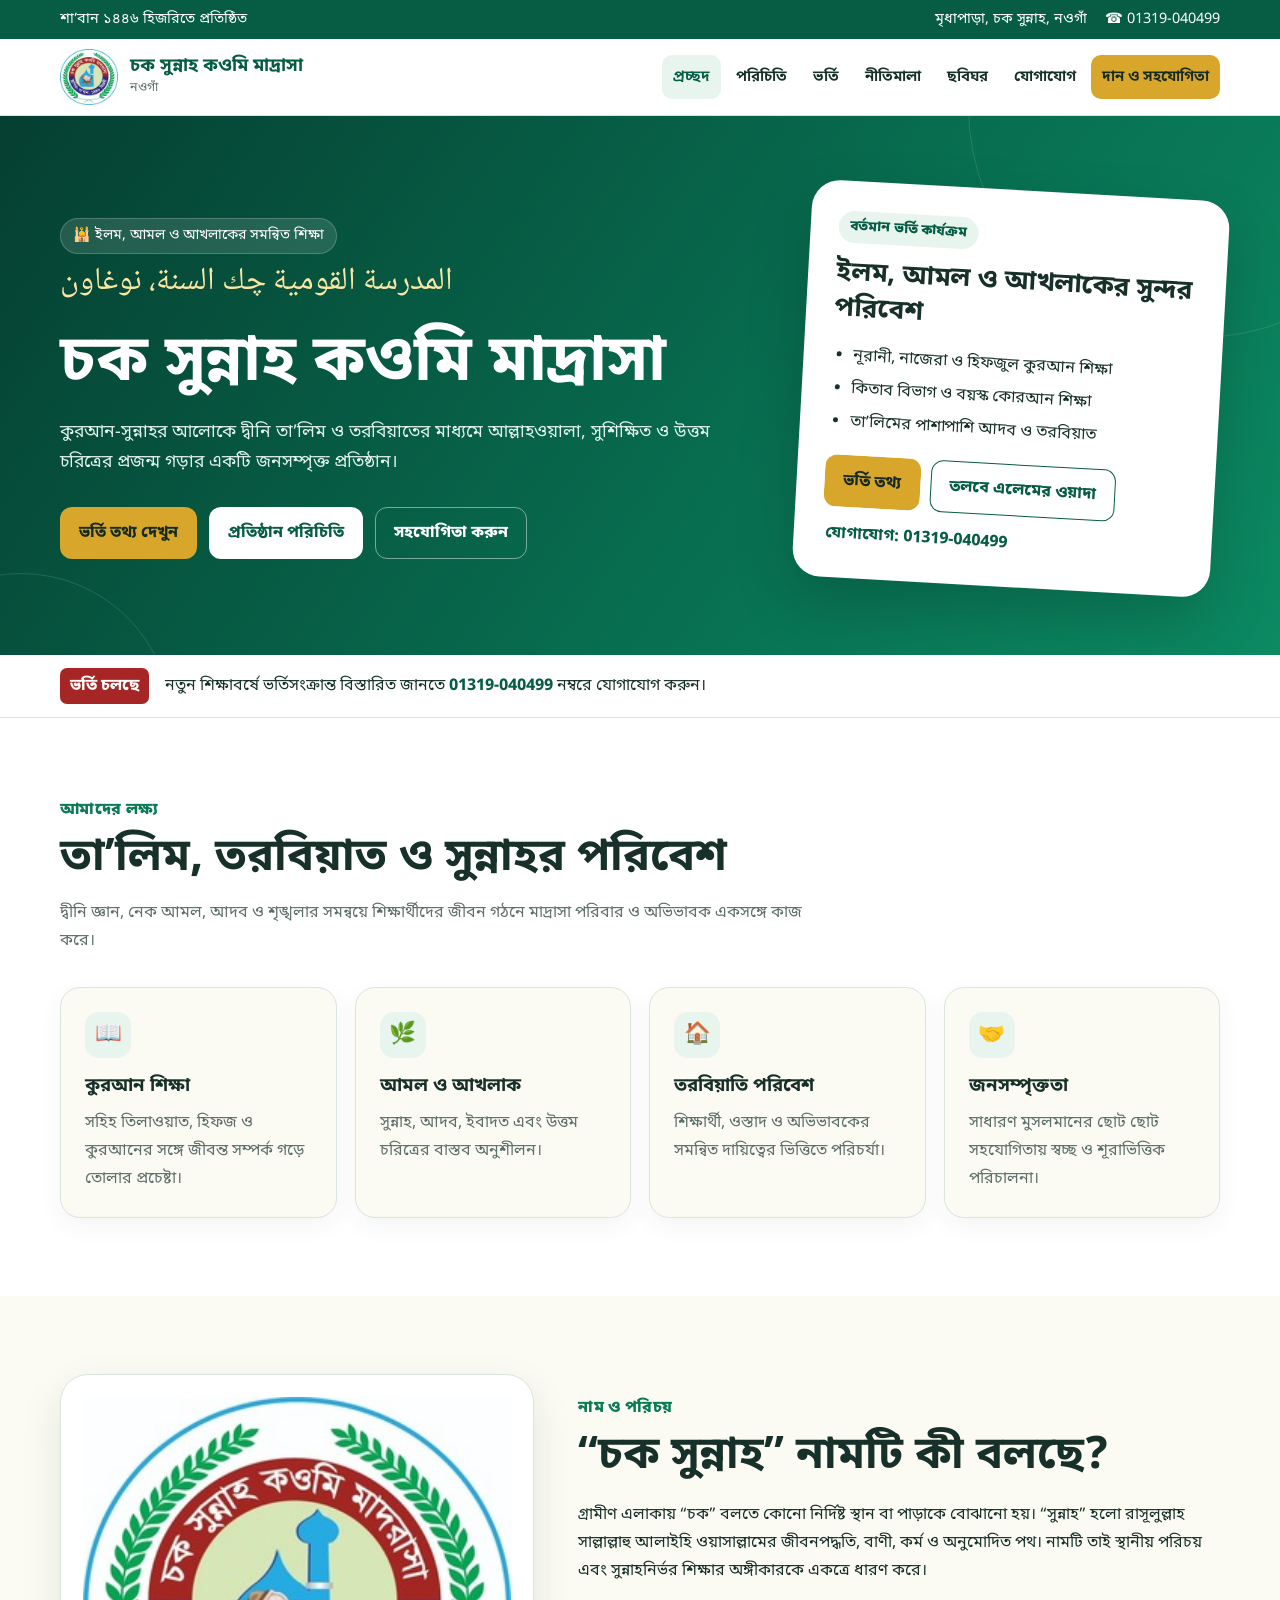
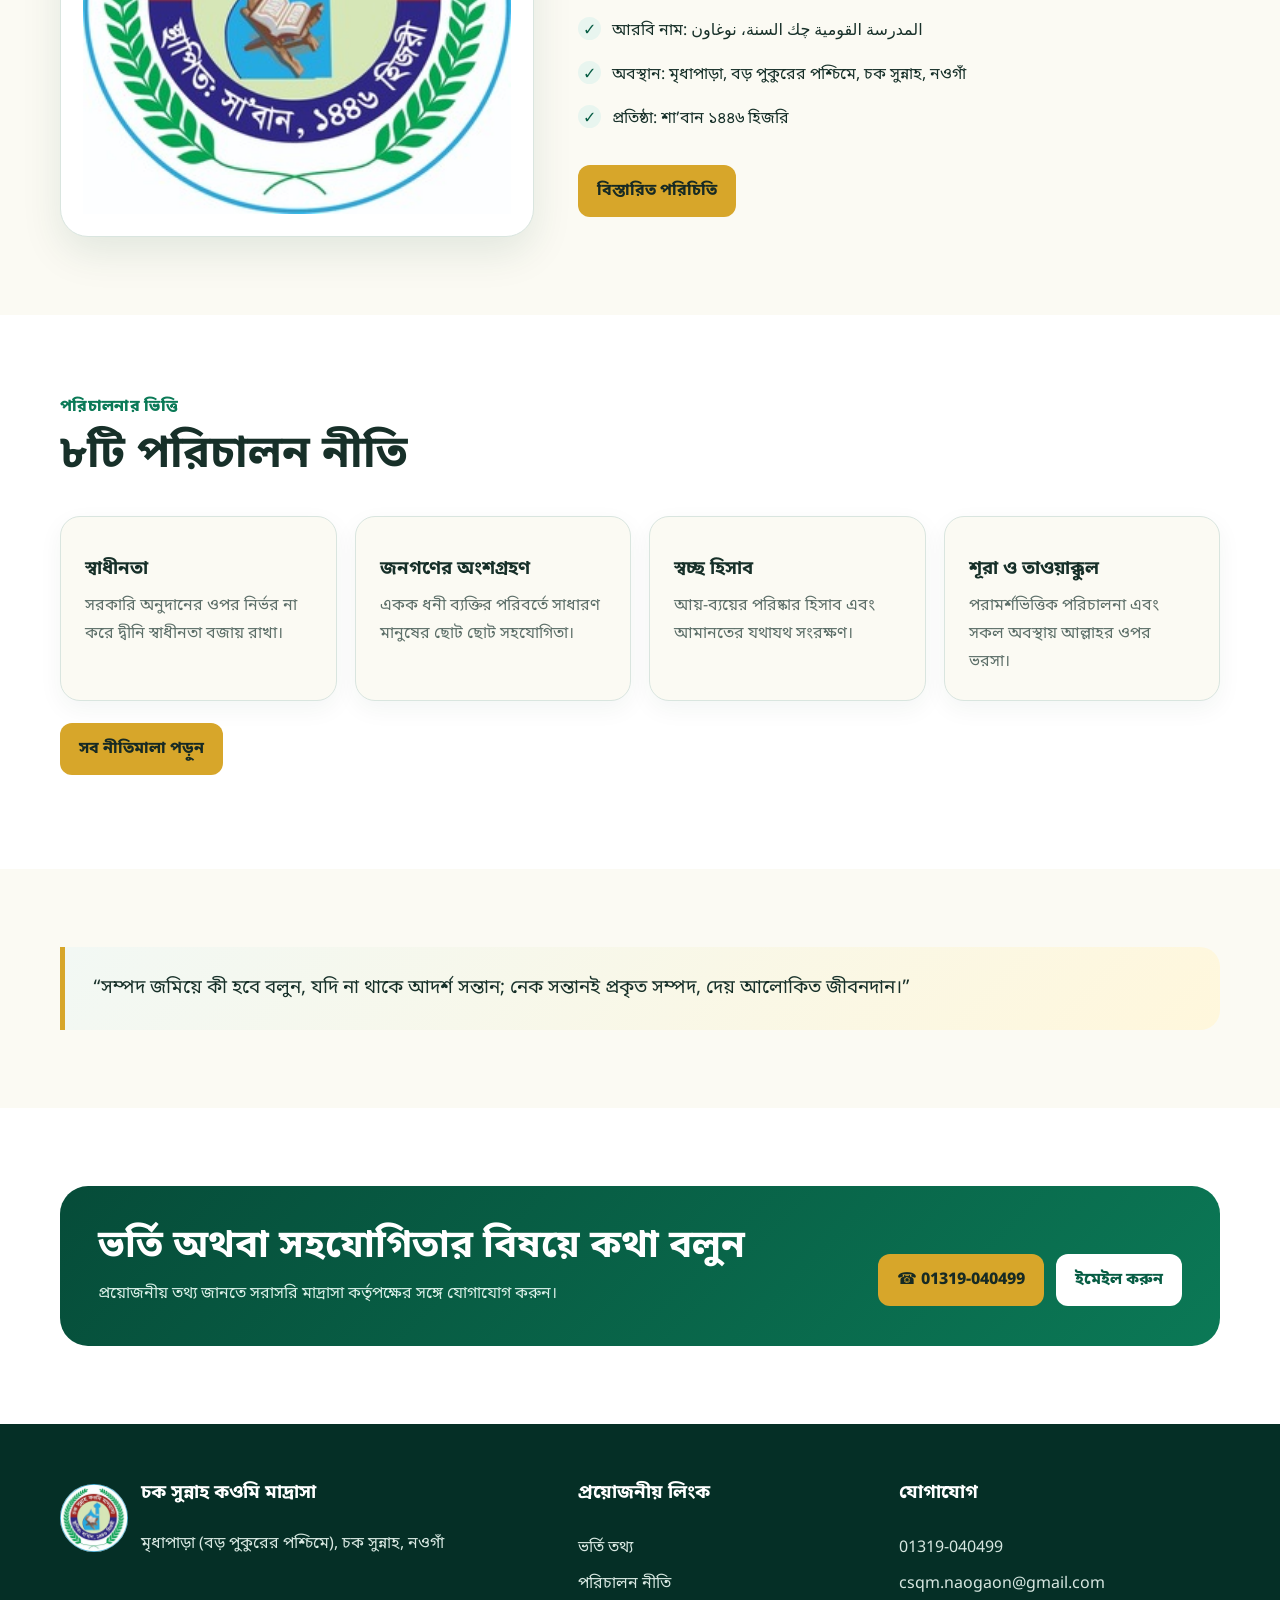
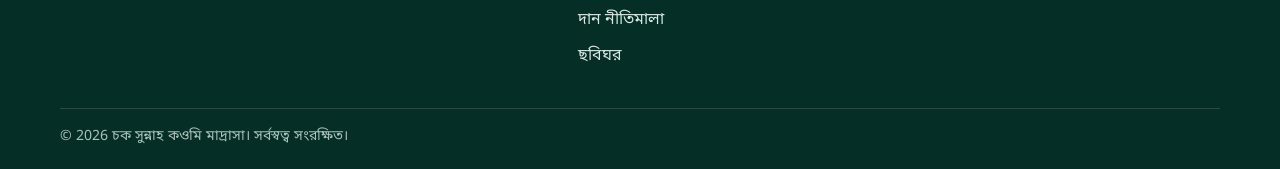
==== commit 63efeee0: "Update text cards, departments and gallery lightbox" ====
--- a/index.html
+++ b/index.html
@@ -1,11 +1,206 @@
-<!doctype html><html lang="bn"><head><meta charset="utf-8"><meta name="viewport" content="width=device-width,initial-scale=1"><title>চক সুন্নাহ কওমি মাদ্রাসা, নওগাঁ</title><meta name="description" content="চক সুন্নাহ কওমি মাদ্রাসা, নওগাঁ-এর অফিসিয়াল ওয়েবসাইট। ভর্তি, শিক্ষা কার্যক্রম, পরিচালন নীতি, দান ও যোগাযোগের তথ্য।"><link rel="canonical" href="https://chaksunnah.github.io/"><link rel="icon" href="logo-small.png"><link rel="preconnect" href="https://fonts.googleapis.com"><link rel="preconnect" href="https://fonts.gstatic.com" crossorigin><link href="https://fonts.googleapis.com/css2?family=Hind+Siliguri:wght@400;500;600;700&family=Noto+Naskh+Arabic:wght@500;700&family=Noto+Sans+Bengali:wght@400;500;600;700;800&display=swap" rel="stylesheet"><link rel="stylesheet" href="style.css"></head><body><a class="skip-link" href="#main">মূল অংশে যান</a>
-<div class="topbar"><div class="container"><span>শা’বান ১৪৪৬ হিজরিতে প্রতিষ্ঠিত</span><div class="topbar-links"><span>মৃধাপাড়া, চক সুন্নাহ, নওগাঁ</span><a href="tel:+8801319040499">☎ 01319-040499</a></div></div></div>
-<header class="site-header"><div class="container nav-wrap"><a class="brand" href="index.html"><img src="logo.png" alt="চক সুন্নাহ কওমি মাদ্রাসার লোগো"><span><strong>চক সুন্নাহ কওমি মাদ্রাসা</strong><span>নওগাঁ</span></span></a><button class="menu-btn" aria-expanded="false" aria-label="মেনু খুলুন">☰ মেনু</button><nav class="nav" aria-label="প্রধান মেনু"><a class="active" href="index.html">প্রচ্ছদ</a><a href="about.html">পরিচিতি</a><a href="admission.html">ভর্তি</a><a href="principles.html">নীতিমালা</a><a href="gallery.html">ছবিঘর</a><a href="contact.html">যোগাযোগ</a><a class="donate" href="donation.html">দান ও সহযোগিতা</a></nav></div></header>
-<main id="main"><section class="hero"><div class="container hero-grid"><div><span class="eyebrow">🕌 ইলম, আমল ও আখলাকের সমন্বিত শিক্ষা</span><p class="arabic" lang="ar">المدرسة القومية چك السنة، نوغاون</p><h1>চক সুন্নাহ কওমি মাদ্রাসা</h1><p class="lead">কুরআন-সুন্নাহর আলোকে দ্বীনি তা’লিম ও তরবিয়াতের মাধ্যমে আল্লাহওয়ালা, সুশিক্ষিত ও উত্তম চরিত্রের প্রজন্ম গড়ার একটি জনসম্পৃক্ত প্রতিষ্ঠান।</p><div class="hero-actions"><a class="btn btn-primary" href="admission.html">ভর্তি তথ্য দেখুন</a><a class="btn btn-light" href="about.html">প্রতিষ্ঠান পরিচিতি</a><a class="btn btn-outline" href="donation.html">সহযোগিতা করুন</a></div></div><div class="hero-card"><img src="admission-poster.png" alt="চক সুন্নাহ কওমি মাদ্রাসার ভর্তি বিজ্ঞপ্তি"><p>বর্তমান ভর্তি কার্যক্রম সম্পর্কে জানতে যোগাযোগ করুন</p></div></div></section>
-<div class="notice-strip"><div class="container notice-inner"><span class="notice-label">ভর্তি চলছে</span><span>নতুন শিক্ষাবর্ষে ভর্তিসংক্রান্ত বিস্তারিত জানতে <a href="tel:+8801319040499">01319-040499</a> নম্বরে যোগাযোগ করুন।</span></div></div>
-<section class="section alt"><div class="container"><div class="section-head"><span class="kicker">আমাদের লক্ষ্য</span><h2>তা’লিম, তরবিয়াত ও সুন্নাহর পরিবেশ</h2><p>দ্বীনি জ্ঞান, নেক আমল, আদব ও শৃঙ্খলার সমন্বয়ে শিক্ষার্থীদের জীবন গঠনে মাদ্রাসা পরিবার ও অভিভাবক একসঙ্গে কাজ করে।</p></div><div class="grid-4"><article class="card"><span class="icon">📖</span><h3>কুরআন শিক্ষা</h3><p>সহিহ তিলাওয়াত, হিফজ ও কুরআনের সঙ্গে জীবন্ত সম্পর্ক গড়ে তোলার প্রচেষ্টা।</p></article><article class="card"><span class="icon">🌿</span><h3>আমল ও আখলাক</h3><p>সুন্নাহ, আদব, ইবাদত এবং উত্তম চরিত্রের বাস্তব অনুশীলন।</p></article><article class="card"><span class="icon">🏠</span><h3>তরবিয়াতি পরিবেশ</h3><p>শিক্ষার্থী, ওস্তাদ ও অভিভাবকের সমন্বিত দায়িত্বের ভিত্তিতে পরিচর্যা।</p></article><article class="card"><span class="icon">🤝</span><h3>জনসম্পৃক্ততা</h3><p>সাধারণ মুসলমানের ছোট ছোট সহযোগিতায় স্বচ্ছ ও শূরাভিত্তিক পরিচালনা।</p></article></div></div></section>
-<section class="section"><div class="container feature-grid"><div class="feature-image"><img src="logo.png" alt="চক সুন্নাহ কওমি মাদ্রাসার প্রতীক"></div><div><span class="kicker">নাম ও পরিচয়</span><h2>“চক সুন্নাহ” নামটি কী বলছে?</h2><p>গ্রামীণ এলাকায় “চক” বলতে কোনো নির্দিষ্ট স্থান বা পাড়াকে বোঝানো হয়। “সুন্নাহ” হলো রাসূলুল্লাহ সাল্লাল্লাহু আলাইহি ওয়াসাল্লামের জীবনপদ্ধতি, বাণী, কর্ম ও অনুমোদিত পথ। নামটি তাই স্থানীয় পরিচয় এবং সুন্নাহনির্ভর শিক্ষার অঙ্গীকারকে একত্রে ধারণ করে।</p><ul class="check-list"><li>আরবি নাম: المدرسة القومية چك السنة، نوغاون</li><li>অবস্থান: মৃধাপাড়া, বড় পুকুরের পশ্চিমে, চক সুন্নাহ, নওগাঁ</li><li>প্রতিষ্ঠা: শা’বান ১৪৪৬ হিজরি</li></ul><a class="btn btn-primary" href="about.html">বিস্তারিত পরিচিতি</a></div></div></section>
-<section class="section alt"><div class="container"><div class="section-head"><span class="kicker">পরিচালনার ভিত্তি</span><h2>৮টি পরিচালন নীতি</h2></div><div class="grid-4"><article class="card"><h3>স্বাধীনতা</h3><p>সরকারি অনুদানের ওপর নির্ভর না করে দ্বীনি স্বাধীনতা বজায় রাখা।</p></article><article class="card"><h3>জনগণের অংশগ্রহণ</h3><p>একক ধনী ব্যক্তির পরিবর্তে সাধারণ মানুষের ছোট ছোট সহযোগিতা।</p></article><article class="card"><h3>স্বচ্ছ হিসাব</h3><p>আয়-ব্যয়ের পরিষ্কার হিসাব এবং আমানতের যথাযথ সংরক্ষণ।</p></article><article class="card"><h3>শূরা ও তাওয়াক্কুল</h3><p>পরামর্শভিত্তিক পরিচালনা এবং সকল অবস্থায় আল্লাহর ওপর ভরসা।</p></article></div><p style="margin-top:22px"><a class="btn btn-primary" href="principles.html">সব নীতিমালা পড়ুন</a></p></div></section>
-<section class="section"><div class="container"><div class="quote">“সম্পদ জমিয়ে কী হবে বলুন, যদি না থাকে আদর্শ সন্তান; নেক সন্তানই প্রকৃত সম্পদ, দেয় আলোকিত জীবনদান।”</div></div></section>
-<section class="section alt"><div class="container"><div class="cta"><div><h2>ভর্তি অথবা সহযোগিতার বিষয়ে কথা বলুন</h2><p>প্রয়োজনীয় তথ্য জানতে সরাসরি মাদ্রাসা কর্তৃপক্ষের সঙ্গে যোগাযোগ করুন।</p></div><div class="hero-actions"><a class="btn btn-primary" href="tel:+8801319040499">☎ 01319-040499</a><a class="btn btn-light" href="mailto:csqm.naogaon@gmail.com">ইমেইল করুন</a></div></div></div></section></main>
-<footer class="footer"><div class="container"><div class="footer-grid"><div><div class="footer-brand"><img src="logo.png" alt=""><div><h3>চক সুন্নাহ কওমি মাদ্রাসা</h3><span>মৃধাপাড়া (বড় পুকুরের পশ্চিমে), চক সুন্নাহ, নওগাঁ</span></div></div></div><div><h3>প্রয়োজনীয় লিংক</h3><a href="admission.html">ভর্তি তথ্য</a><a href="principles.html">পরিচালন নীতি</a><a href="donation.html">দান নীতিমালা</a><a href="gallery.html">ছবিঘর</a></div><div><h3>যোগাযোগ</h3><a href="tel:+8801319040499">01319-040499</a><a href="mailto:csqm.naogaon@gmail.com">csqm.naogaon@gmail.com</a></div></div><div class="copyright">© <span id="year"></span> চক সুন্নাহ কওমি মাদ্রাসা। সর্বস্বত্ব সংরক্ষিত।</div></div></footer><script src="main.js"></script></body></html>
+<!doctype html>
+<html lang="bn">
+<head>
+<meta charset="utf-8">
+<meta name="viewport" content="width=device-width,initial-scale=1">
+<title>চক সুন্নাহ কওমি মাদ্রাসা, নওগাঁ</title>
+<meta name="description" content="চক সুন্নাহ কওমি মাদ্রাসা, নওগাঁ-এর অফিসিয়াল ওয়েবসাইট। ভর্তি, শিক্ষা কার্যক্রম, পরিচালন নীতি, দান ও যোগাযোগের তথ্য।">
+<link rel="canonical" href="https://chaksunnah.github.io/">
+<link rel="icon" href="logo-small.png">
+<link rel="preconnect" href="https://fonts.googleapis.com">
+<link rel="preconnect" href="https://fonts.gstatic.com" crossorigin>
+<link href="https://fonts.googleapis.com/css2?family=Hind+Siliguri:wght@400;500;600;700&family=Noto+Naskh+Arabic:wght@500;700&family=Noto+Sans+Bengali:wght@400;500;600;700;800&display=swap" rel="stylesheet">
+<link rel="stylesheet" href="style.css">
+</head>
+<body>
+<a class="skip-link" href="#main">মূল অংশে যান</a>
+<div class="topbar">
+<div class="container">
+<span>শা’বান ১৪৪৬ হিজরিতে প্রতিষ্ঠিত</span>
+<div class="topbar-links">
+<span>মৃধাপাড়া, চক সুন্নাহ, নওগাঁ</span>
+<a href="tel:+8801319040499">☎ 01319-040499</a>
+</div>
+</div>
+</div>
+<header class="site-header">
+<div class="container nav-wrap">
+<a class="brand" href="index.html">
+<img src="logo.png" alt="চক সুন্নাহ কওমি মাদ্রাসার লোগো">
+<span>
+<strong>চক সুন্নাহ কওমি মাদ্রাসা</strong>
+<span>নওগাঁ</span>
+</span>
+</a>
+<button class="menu-btn" aria-expanded="false" aria-label="মেনু খুলুন">☰ মেনু</button>
+<nav class="nav" aria-label="প্রধান মেনু">
+<a class="active" href="index.html">প্রচ্ছদ</a>
+<a href="about.html">পরিচিতি</a>
+<a href="admission.html">ভর্তি</a>
+<a href="principles.html">নীতিমালা</a>
+<a href="gallery.html">ছবিঘর</a>
+<a href="contact.html">যোগাযোগ</a>
+<a class="donate" href="donation.html">দান ও সহযোগিতা</a>
+</nav>
+</div>
+</header>
+<main id="main">
+<section class="hero">
+<div class="container hero-grid">
+<div>
+<span class="eyebrow">🕌 ইলম, আমল ও আখলাকের সমন্বিত শিক্ষা</span>
+<p class="arabic" lang="ar">المدرسة القومية چك السنة، نوغاون</p>
+<h1>চক সুন্নাহ কওমি মাদ্রাসা</h1>
+<p class="lead">কুরআন-সুন্নাহর আলোকে দ্বীনি তা’লিম ও তরবিয়াতের মাধ্যমে আল্লাহওয়ালা, সুশিক্ষিত ও উত্তম চরিত্রের প্রজন্ম গড়ার একটি জনসম্পৃক্ত প্রতিষ্ঠান।</p>
+<div class="hero-actions">
+<a class="btn btn-primary" href="admission.html">ভর্তি তথ্য দেখুন</a>
+<a class="btn btn-light" href="about.html">প্রতিষ্ঠান পরিচিতি</a>
+<a class="btn btn-outline" href="donation.html">সহযোগিতা করুন</a>
+</div>
+</div>
+<div class="hero-card hero-text-card">
+<span class="card-badge">বর্তমান ভর্তি কার্যক্রম</span>
+<h2>ইলম, আমল ও আখলাকের সুন্দর পরিবেশ</h2>
+<ul><li>নূরানী, নাজেরা ও হিফজুল কুরআন শিক্ষা</li><li>কিতাব বিভাগ ও বয়স্ক কোরআন শিক্ষা</li><li>তা’লিমের পাশাপাশি আদব ও তরবিয়াত</li></ul>
+<div class="card-actions"><a class="btn btn-primary" href="admission.html">ভর্তি তথ্য</a><a class="btn card-link" href="admission.html#student-promise">তলবে এলেমের ওয়াদা</a></div>
+<p>যোগাযোগ: <a href="tel:+8801319040499">01319-040499</a></p>
+</div>
+</div>
+</section>
+<div class="notice-strip">
+<div class="container notice-inner">
+<span class="notice-label">ভর্তি চলছে</span>
+<span>নতুন শিক্ষাবর্ষে ভর্তিসংক্রান্ত বিস্তারিত জানতে <a href="tel:+8801319040499">01319-040499</a> নম্বরে যোগাযোগ করুন।</span>
+</div>
+</div>
+<section class="section alt">
+<div class="container">
+<div class="section-head">
+<span class="kicker">আমাদের লক্ষ্য</span>
+<h2>তা’লিম, তরবিয়াত ও সুন্নাহর পরিবেশ</h2>
+<p>দ্বীনি জ্ঞান, নেক আমল, আদব ও শৃঙ্খলার সমন্বয়ে শিক্ষার্থীদের জীবন গঠনে মাদ্রাসা পরিবার ও অভিভাবক একসঙ্গে কাজ করে।</p>
+</div>
+<div class="grid-4">
+<article class="card">
+<span class="icon">📖</span>
+<h3>কুরআন শিক্ষা</h3>
+<p>সহিহ তিলাওয়াত, হিফজ ও কুরআনের সঙ্গে জীবন্ত সম্পর্ক গড়ে তোলার প্রচেষ্টা।</p>
+</article>
+<article class="card">
+<span class="icon">🌿</span>
+<h3>আমল ও আখলাক</h3>
+<p>সুন্নাহ, আদব, ইবাদত এবং উত্তম চরিত্রের বাস্তব অনুশীলন।</p>
+</article>
+<article class="card">
+<span class="icon">🏠</span>
+<h3>তরবিয়াতি পরিবেশ</h3>
+<p>শিক্ষার্থী, ওস্তাদ ও অভিভাবকের সমন্বিত দায়িত্বের ভিত্তিতে পরিচর্যা।</p>
+</article>
+<article class="card">
+<span class="icon">🤝</span>
+<h3>জনসম্পৃক্ততা</h3>
+<p>সাধারণ মুসলমানের ছোট ছোট সহযোগিতায় স্বচ্ছ ও শূরাভিত্তিক পরিচালনা।</p>
+</article>
+</div>
+</div>
+</section>
+<section class="section">
+<div class="container feature-grid">
+<div class="feature-image">
+<img src="logo.png" alt="চক সুন্নাহ কওমি মাদ্রাসার প্রতীক">
+</div>
+<div>
+<span class="kicker">নাম ও পরিচয়</span>
+<h2>“চক সুন্নাহ” নামটি কী বলছে?</h2>
+<p>গ্রামীণ এলাকায় “চক” বলতে কোনো নির্দিষ্ট স্থান বা পাড়াকে বোঝানো হয়। “সুন্নাহ” হলো রাসূলুল্লাহ সাল্লাল্লাহু আলাইহি ওয়াসাল্লামের জীবনপদ্ধতি, বাণী, কর্ম ও অনুমোদিত পথ। নামটি তাই স্থানীয় পরিচয় এবং সুন্নাহনির্ভর শিক্ষার অঙ্গীকারকে একত্রে ধারণ করে।</p>
+<ul class="check-list">
+<li>আরবি নাম: المدرسة القومية چك السنة، نوغاون</li>
+<li>অবস্থান: মৃধাপাড়া, বড় পুকুরের পশ্চিমে, চক সুন্নাহ, নওগাঁ</li>
+<li>প্রতিষ্ঠা: শা’বান ১৪৪৬ হিজরি</li>
+</ul>
+<a class="btn btn-primary" href="about.html">বিস্তারিত পরিচিতি</a>
+</div>
+</div>
+</section>
+<section class="section alt">
+<div class="container">
+<div class="section-head">
+<span class="kicker">পরিচালনার ভিত্তি</span>
+<h2>৮টি পরিচালন নীতি</h2>
+</div>
+<div class="grid-4">
+<article class="card">
+<h3>স্বাধীনতা</h3>
+<p>সরকারি অনুদানের ওপর নির্ভর না করে দ্বীনি স্বাধীনতা বজায় রাখা।</p>
+</article>
+<article class="card">
+<h3>জনগণের অংশগ্রহণ</h3>
+<p>একক ধনী ব্যক্তির পরিবর্তে সাধারণ মানুষের ছোট ছোট সহযোগিতা।</p>
+</article>
+<article class="card">
+<h3>স্বচ্ছ হিসাব</h3>
+<p>আয়-ব্যয়ের পরিষ্কার হিসাব এবং আমানতের যথাযথ সংরক্ষণ।</p>
+</article>
+<article class="card">
+<h3>শূরা ও তাওয়াক্কুল</h3>
+<p>পরামর্শভিত্তিক পরিচালনা এবং সকল অবস্থায় আল্লাহর ওপর ভরসা।</p>
+</article>
+</div>
+<p style="margin-top:22px">
+<a class="btn btn-primary" href="principles.html">সব নীতিমালা পড়ুন</a>
+</p>
+</div>
+</section>
+<section class="section">
+<div class="container">
+<div class="quote">“সম্পদ জমিয়ে কী হবে বলুন, যদি না থাকে আদর্শ সন্তান; নেক সন্তানই প্রকৃত সম্পদ, দেয় আলোকিত জীবনদান।”</div>
+</div>
+</section>
+<section class="section alt">
+<div class="container">
+<div class="cta">
+<div>
+<h2>ভর্তি অথবা সহযোগিতার বিষয়ে কথা বলুন</h2>
+<p>প্রয়োজনীয় তথ্য জানতে সরাসরি মাদ্রাসা কর্তৃপক্ষের সঙ্গে যোগাযোগ করুন।</p>
+</div>
+<div class="hero-actions">
+<a class="btn btn-primary" href="tel:+8801319040499">☎ 01319-040499</a>
+<a class="btn btn-light" href="mailto:csqm.naogaon@gmail.com">ইমেইল করুন</a>
+</div>
+</div>
+</div>
+</section>
+</main>
+<footer class="footer">
+<div class="container">
+<div class="footer-grid">
+<div>
+<div class="footer-brand">
+<img src="logo.png" alt="">
+<div>
+<h3>চক সুন্নাহ কওমি মাদ্রাসা</h3>
+<span>মৃধাপাড়া (বড় পুকুরের পশ্চিমে), চক সুন্নাহ, নওগাঁ</span>
+</div>
+</div>
+</div>
+<div>
+<h3>প্রয়োজনীয় লিংক</h3>
+<a href="admission.html">ভর্তি তথ্য</a>
+<a href="principles.html">পরিচালন নীতি</a>
+<a href="donation.html">দান নীতিমালা</a>
+<a href="gallery.html">ছবিঘর</a>
+</div>
+<div>
+<h3>যোগাযোগ</h3>
+<a href="tel:+8801319040499">01319-040499</a>
+<a href="mailto:csqm.naogaon@gmail.com">csqm.naogaon@gmail.com</a>
+</div>
+</div>
+<div class="copyright">© <span id="year">
+</span> চক সুন্নাহ কওমি মাদ্রাসা। সর্বস্বত্ব সংরক্ষিত।</div>
+</div>
+</footer>
+<script src="main.js">
+</script>
+</body>
+</html>
--- a/style.css
+++ b/style.css
@@ -2,3 +2,5 @@
 *{box-sizing:border-box}html{scroll-behavior:smooth}body{margin:0;color:var(--ink);background:var(--cream);font-family:"Noto Sans Bengali","Hind Siliguri",system-ui,sans-serif;font-size:16px;line-height:1.75}img{max-width:100%;display:block}a{color:inherit;text-decoration:none}button,input,textarea{font:inherit}.container{width:min(1160px,calc(100% - 32px));margin:auto}.skip-link{position:absolute;left:-9999px;top:8px;background:#fff;padding:10px;z-index:100}.skip-link:focus{left:8px}.topbar{background:var(--green);color:#fff;font-size:.9rem}.topbar .container{display:flex;justify-content:space-between;gap:18px;padding:7px 0}.topbar-links{display:flex;gap:18px;flex-wrap:wrap}.site-header{background:rgba(255,255,255,.97);position:sticky;top:0;z-index:50;border-bottom:1px solid var(--line)}.nav-wrap{display:flex;align-items:center;justify-content:space-between;min-height:76px;gap:24px}.brand{display:flex;align-items:center;gap:12px;min-width:240px}.brand img{width:58px;height:58px;object-fit:contain}.brand strong{display:block;color:var(--green);font-size:1.14rem;line-height:1.25}.brand span{display:block;color:var(--muted);font-size:.78rem}.nav{display:flex;align-items:center;gap:4px}.nav a{padding:9px 11px;border-radius:10px;font-weight:650;font-size:.94rem}.nav a:hover,.nav a.active{background:var(--green-3);color:var(--green)}.nav .donate{background:var(--gold);color:#172a24}.nav .donate:hover{background:#c5951f;color:#172a24}.menu-btn{display:none;border:1px solid var(--line);background:#fff;border-radius:10px;padding:8px 11px;color:var(--green);font-weight:700}.hero{position:relative;overflow:hidden;background:linear-gradient(125deg,#053f31 0%,#087051 62%,#0c8a62 100%);color:#fff;padding:74px 0 68px}.hero:before,.hero:after{content:"";position:absolute;border:1px solid rgba(255,255,255,.12);border-radius:50%}.hero:before{width:460px;height:460px;right:-150px;top:-240px}.hero:after{width:300px;height:300px;left:-130px;bottom:-220px}.hero-grid{position:relative;display:grid;grid-template-columns:1.25fr .75fr;gap:46px;align-items:center}.eyebrow{display:inline-flex;align-items:center;gap:8px;background:rgba(255,255,255,.12);border:1px solid rgba(255,255,255,.2);padding:5px 12px;border-radius:999px;font-size:.88rem}.hero h1{font-size:clamp(2.25rem,5vw,4.35rem);line-height:1.12;margin:18px 0 10px}.arabic{font-family:"Noto Naskh Arabic",serif;font-size:clamp(1.35rem,2.5vw,2rem);direction:rtl;text-align:left;color:#f9e6a5;margin:0 0 14px}.lead{font-size:1.1rem;max-width:690px;color:#e2f2ec}.hero-actions{display:flex;gap:12px;flex-wrap:wrap;margin-top:28px}.btn{display:inline-flex;align-items:center;justify-content:center;gap:8px;padding:11px 18px;border-radius:12px;font-weight:750;border:1px solid transparent}.btn-primary{background:var(--gold);color:#172a24}.btn-light{background:#fff;color:var(--green)}.btn-outline{border-color:rgba(255,255,255,.45);color:#fff}.hero-card{background:#fff;color:var(--ink);padding:22px;border-radius:28px;box-shadow:0 26px 60px rgba(0,0,0,.18);transform:rotate(1.5deg)}.hero-card img{aspect-ratio:4/3;object-fit:contain;width:100%;border-radius:18px;background:#f5f7f2}.hero-card p{margin:13px 4px 0;text-align:center;font-weight:700;color:var(--green)}.notice-strip{background:#fff;border-bottom:1px solid var(--line)}.notice-inner{display:flex;align-items:center;gap:16px;padding:13px 0}.notice-label{background:#a62525;color:#fff;border-radius:7px;padding:4px 10px;font-weight:750;white-space:nowrap}.notice-inner a{color:var(--green);font-weight:700}.section{padding:78px 0}.section.alt{background:#fff}.section-head{max-width:760px;margin-bottom:32px}.kicker{color:var(--green-2);font-weight:800;letter-spacing:.02em}.section h2,.page-hero h1{font-size:clamp(1.8rem,3.5vw,3rem);line-height:1.25;margin:7px 0 12px}.section-head p,.page-hero p{color:var(--muted);margin:0}.grid-3{display:grid;grid-template-columns:repeat(3,1fr);gap:20px}.grid-4{display:grid;grid-template-columns:repeat(4,1fr);gap:18px}.card{background:#fff;border:1px solid var(--line);border-radius:var(--radius);padding:24px;box-shadow:0 8px 25px rgba(7,65,48,.05)}.alt .card{background:var(--cream)}.card:hover{transform:translateY(-3px);box-shadow:var(--shadow);transition:.25s ease}.icon{width:46px;height:46px;display:grid;place-items:center;border-radius:14px;background:var(--green-3);color:var(--green);font-size:1.35rem}.card h3{margin:13px 0 6px;font-size:1.16rem}.card p{margin:0;color:var(--muted)}.feature-grid{display:grid;grid-template-columns:.85fr 1.15fr;gap:44px;align-items:center}.feature-image{background:#fff;border:1px solid var(--line);border-radius:28px;padding:22px;box-shadow:var(--shadow)}.feature-image img{width:100%;max-height:480px;object-fit:contain}.check-list{list-style:none;padding:0;margin:24px 0}.check-list li{position:relative;padding:8px 0 8px 34px}.check-list li:before{content:"✓";position:absolute;left:0;top:8px;width:23px;height:23px;display:grid;place-items:center;background:var(--green-3);color:var(--green);border-radius:50%;font-weight:900}.quote{background:linear-gradient(135deg,#f2f8f4,#fff7dc);border-left:5px solid var(--gold);padding:25px 28px;border-radius:0 var(--radius) var(--radius) 0;font-size:1.18rem}.cta{background:linear-gradient(135deg,#064c39,#0b7956);color:#fff;border-radius:28px;padding:38px;display:flex;align-items:center;justify-content:space-between;gap:24px}.cta h2{margin:0 0 8px;font-size:clamp(1.6rem,3vw,2.4rem)}.cta p{margin:0;color:#d8eee6}.page-hero{background:linear-gradient(135deg,#e9f6f0,#fff8df);padding:58px 0;border-bottom:1px solid var(--line)}.breadcrumbs{font-size:.9rem;color:var(--green)}.content-wrap{display:grid;grid-template-columns:minmax(0,1fr) 280px;gap:34px}.article{background:#fff;border:1px solid var(--line);border-radius:24px;padding:34px}.article h2{font-size:1.55rem;color:var(--green);margin:34px 0 12px}.article h2:first-child{margin-top:0}.article h3{margin:25px 0 8px}.article p{margin:0 0 15px}.article ol,.article ul{padding-left:24px}.article li{margin-bottom:10px}.sidebar{align-self:start;position:sticky;top:100px}.side-card{background:#fff;border:1px solid var(--line);border-radius:18px;padding:20px;margin-bottom:16px}.side-card h3{margin:0 0 10px;color:var(--green)}.side-card a{display:block;padding:5px 0;color:var(--green)}.policy-list{counter-reset:item;list-style:none!important;padding:0!important}.policy-list>li{counter-increment:item;position:relative;padding:18px 20px 18px 62px;margin-bottom:14px!important;background:#f8fbf9;border:1px solid var(--line);border-radius:16px}.policy-list>li:before{content:counter(item);position:absolute;left:18px;top:18px;width:30px;height:30px;display:grid;place-items:center;background:var(--green);color:#fff;border-radius:50%;font-weight:800}.gallery{columns:3 260px;column-gap:18px}.gallery figure{break-inside:avoid;margin:0 0 18px;background:#fff;border:1px solid var(--line);padding:10px;border-radius:16px;box-shadow:0 7px 20px rgba(7,65,48,.06)}.gallery img{width:100%;border-radius:10px}.gallery figcaption{padding:8px 4px 3px;color:var(--muted);font-size:.9rem}.contact-grid{display:grid;grid-template-columns:1fr 1fr;gap:22px}.contact-item{display:flex;gap:14px;align-items:flex-start}.contact-item .icon{flex:0 0 46px}.footer{background:#052f26;color:#d7e7e1;padding:54px 0 20px}.footer-grid{display:grid;grid-template-columns:1.35fr .8fr .9fr;gap:36px}.footer h3{color:#fff;margin-top:0}.footer a{display:block;padding:4px 0}.footer-brand{display:flex;align-items:center;gap:13px}.footer-brand img{width:68px;height:68px;border-radius:50%;background:#fff}.copyright{border-top:1px solid rgba(255,255,255,.14);margin-top:34px;padding-top:16px;font-size:.88rem;color:#a9c2ba}.hide-mobile{display:inline}
 @media(max-width:980px){.menu-btn{display:block}.nav{display:none;position:absolute;left:16px;right:16px;top:76px;background:#fff;border:1px solid var(--line);border-radius:16px;padding:10px;box-shadow:var(--shadow);flex-direction:column;align-items:stretch}.nav.open{display:flex}.nav a{padding:11px 14px}.hero-grid,.feature-grid{grid-template-columns:1fr}.hero-card{max-width:520px}.grid-4{grid-template-columns:repeat(2,1fr)}.content-wrap{grid-template-columns:1fr}.sidebar{position:static}.footer-grid{grid-template-columns:1fr 1fr}.footer-grid>div:first-child{grid-column:1/-1}}
 @media(max-width:680px){.topbar .container{justify-content:center}.topbar-links span:first-child{display:none}.brand span{display:none}.brand{min-width:0}.brand img{width:50px;height:50px}.brand strong{font-size:1rem}.nav-wrap{min-height:68px}.nav{top:68px}.hero{padding:54px 0}.hero h1{font-size:2.35rem}.hero-grid{gap:30px}.section{padding:56px 0}.grid-3,.grid-4,.contact-grid{grid-template-columns:1fr}.article{padding:22px 18px}.cta{padding:28px 22px;align-items:flex-start;flex-direction:column}.footer-grid{grid-template-columns:1fr}.footer-grid>div:first-child{grid-column:auto}.notice-inner{align-items:flex-start}.hide-mobile{display:none}}
+.hero-card{transform:rotate(3.2deg)}.hero-text-card{padding:30px 28px}.hero-text-card h2,.admission-info-card h2{font-size:1.65rem;line-height:1.35;margin:13px 0}.hero-text-card ul{padding-left:22px;margin:14px 0}.hero-text-card li{margin:5px 0}.hero-text-card p{text-align:left}.card-badge{display:inline-block;background:var(--green-3);color:var(--green);padding:4px 11px;border-radius:999px;font-size:.87rem;font-weight:800}.card-actions{display:flex;gap:10px;flex-wrap:wrap;margin-top:19px}.card-link{border-color:var(--green);color:var(--green);background:#fff}.card-link:hover{background:var(--green-3)}.admission-info-card{background:#fff;border:1px solid var(--line);border-radius:28px;padding:28px;box-shadow:var(--shadow);transform:rotate(-3.2deg)}.department-grid{display:grid;grid-template-columns:repeat(2,1fr);gap:15px;margin-top:22px}.department-grid img{width:100%;border:1px solid var(--line);border-radius:15px;background:#fff;padding:5px;transition:.2s ease}.department-grid img:hover{transform:translateY(-2px);box-shadow:var(--shadow)}.gallery figure{padding:8px;cursor:zoom-in}.gallery img{cursor:zoom-in;transition:transform .2s ease}.gallery img:hover{transform:scale(1.015)}.lightbox[hidden]{display:none}.lightbox{position:fixed;inset:0;z-index:200;background:rgba(0,0,0,.88);display:flex;align-items:center;justify-content:center;padding:28px;cursor:zoom-out}.lightbox img{max-width:min(1200px,94vw);max-height:90vh;object-fit:contain;background:#fff;border-radius:10px;box-shadow:0 20px 70px rgba(0,0,0,.45);cursor:default}.lightbox-close{position:fixed;right:20px;top:14px;width:46px;height:46px;border:0;border-radius:50%;background:#fff;color:#172a24;font-size:2rem;line-height:1;cursor:pointer}.lightbox-open{overflow:hidden}
+@media(max-width:680px){.hero-card,.admission-info-card{transform:rotate(1.5deg)}.department-grid{grid-template-columns:1fr}.lightbox{padding:14px}.lightbox-close{right:10px;top:10px}}
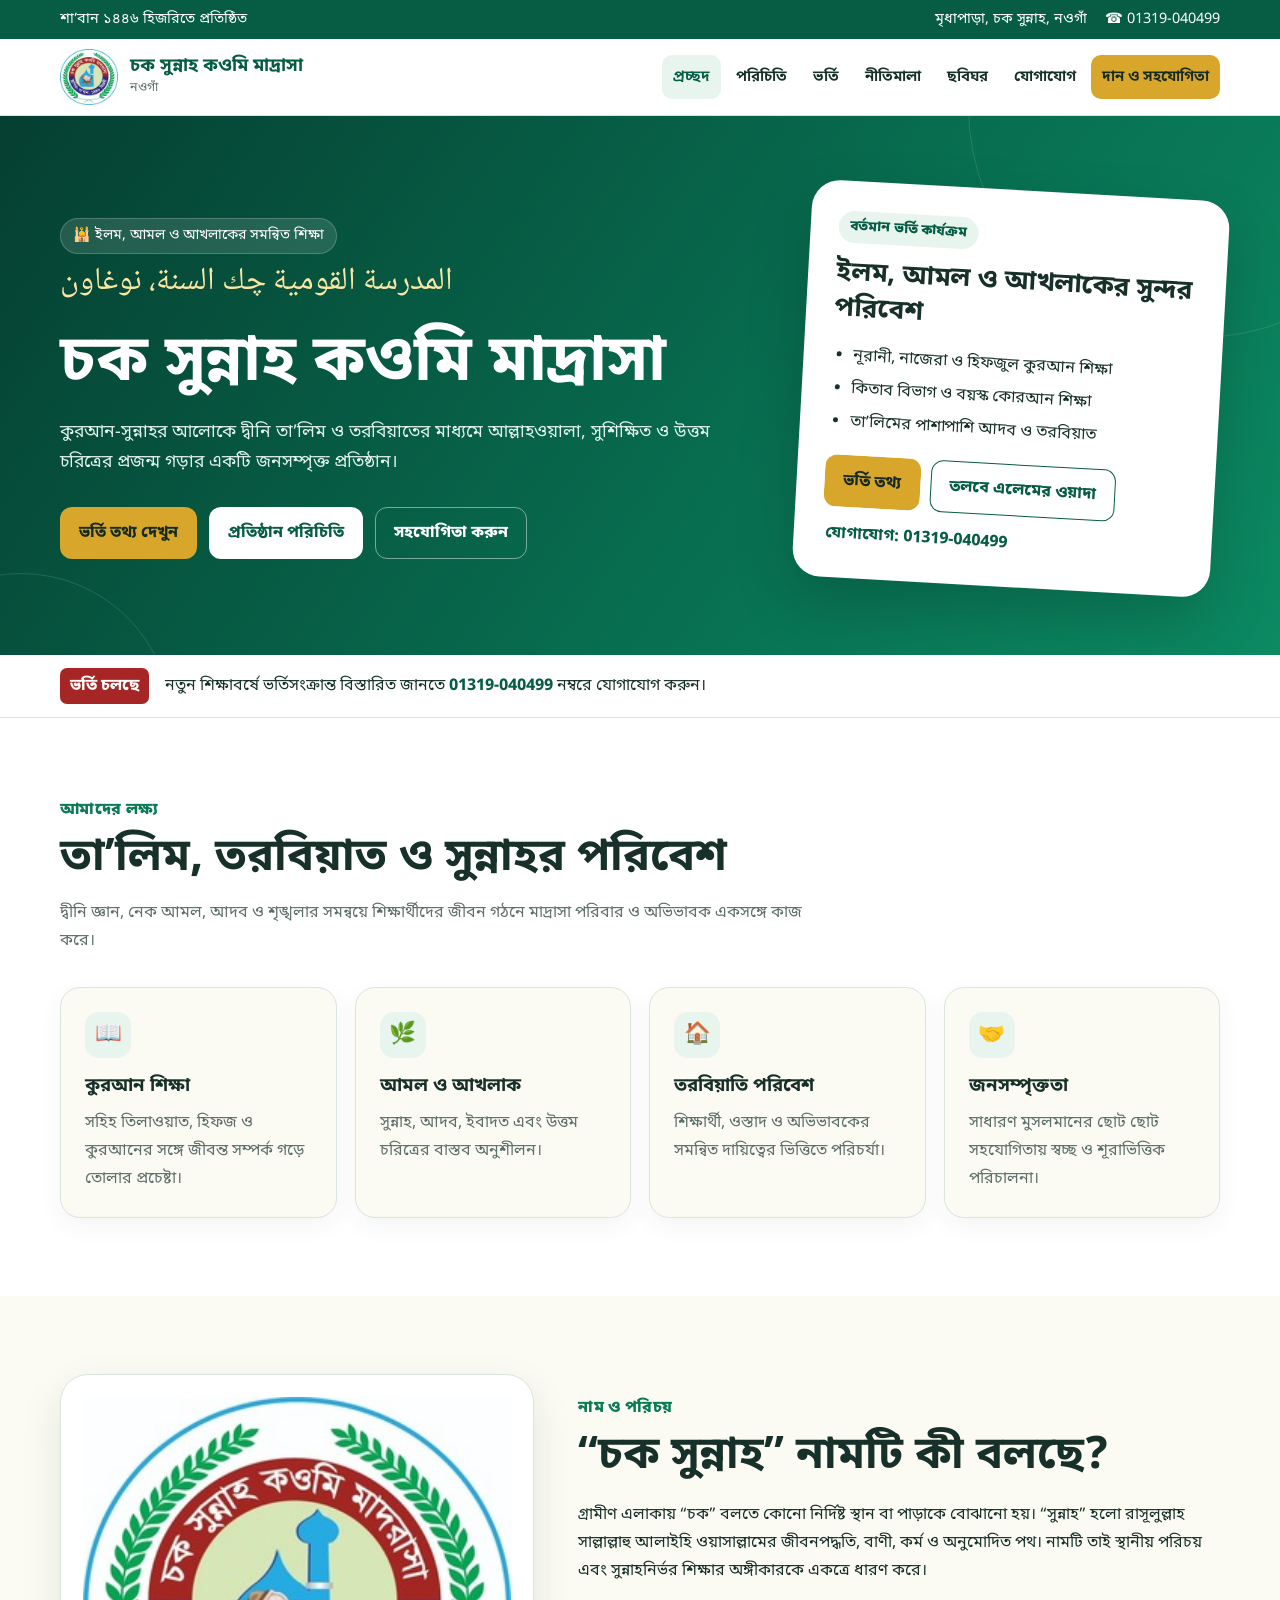
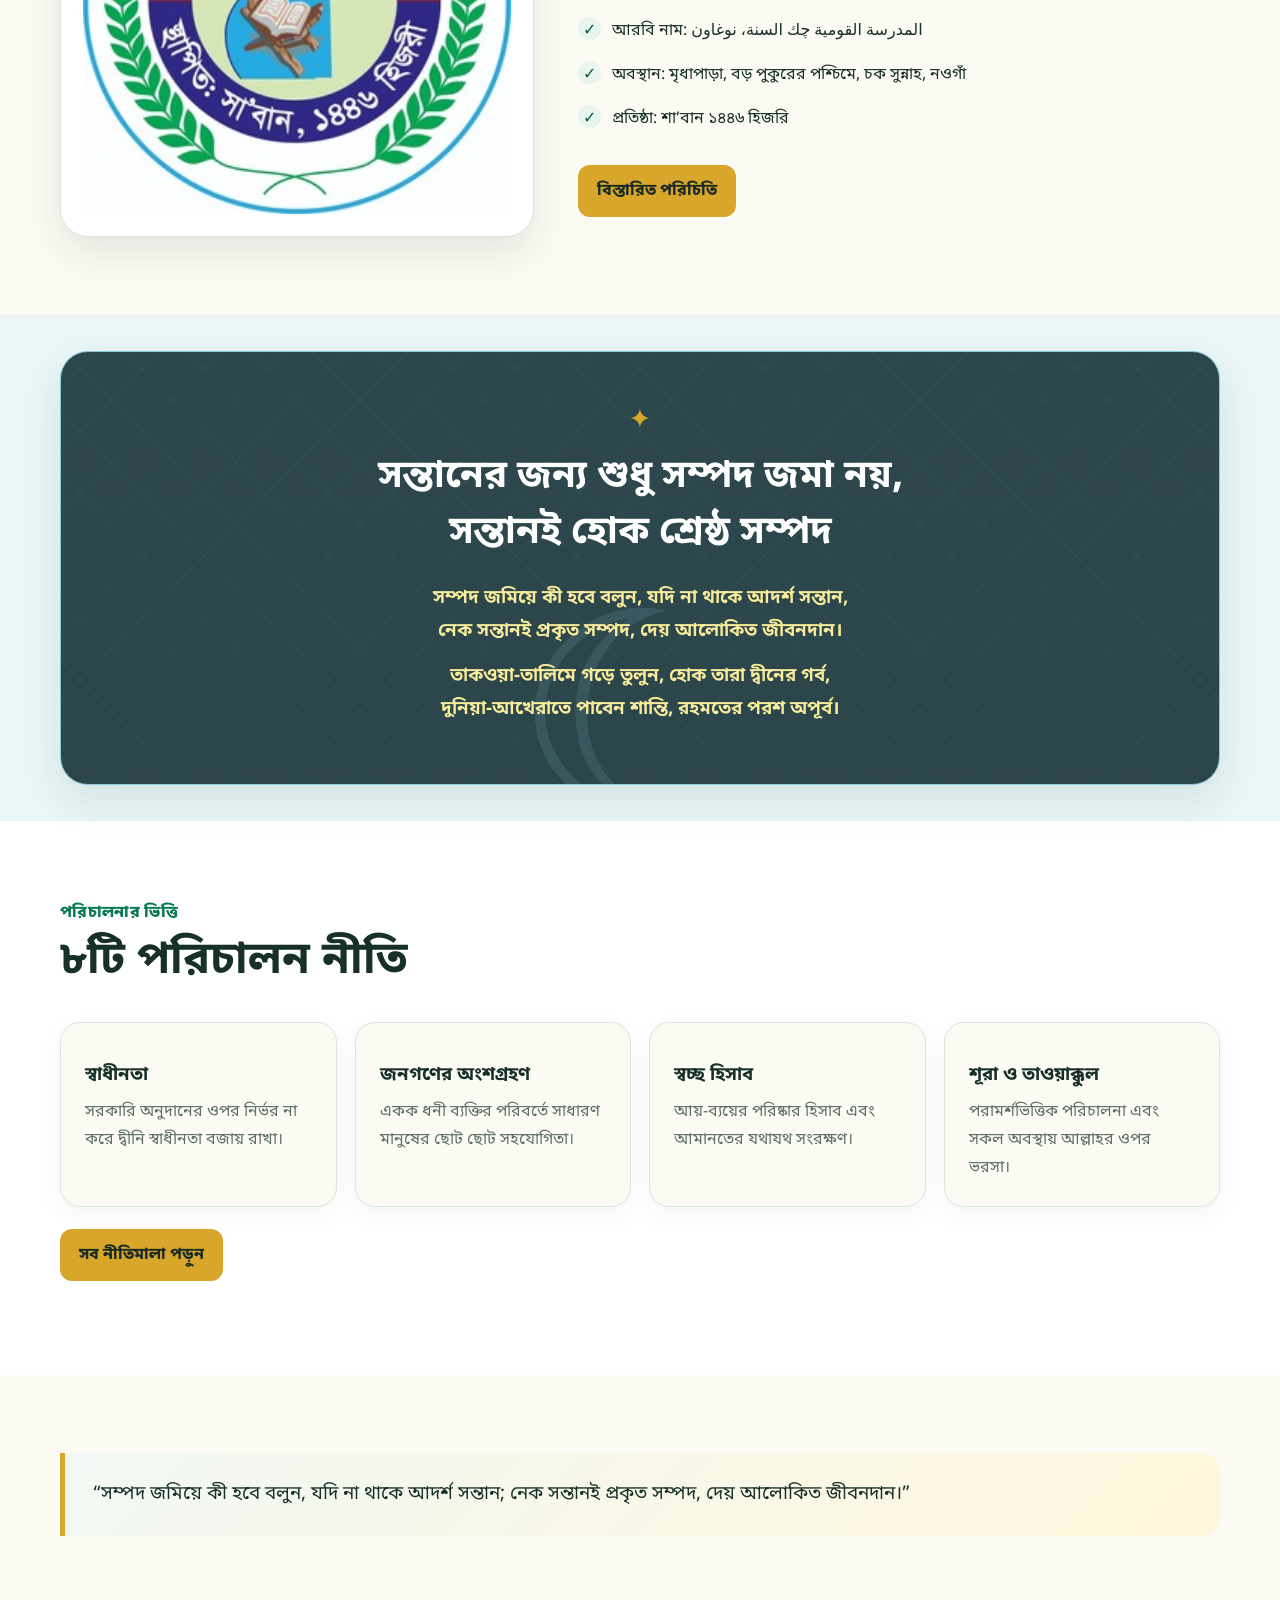
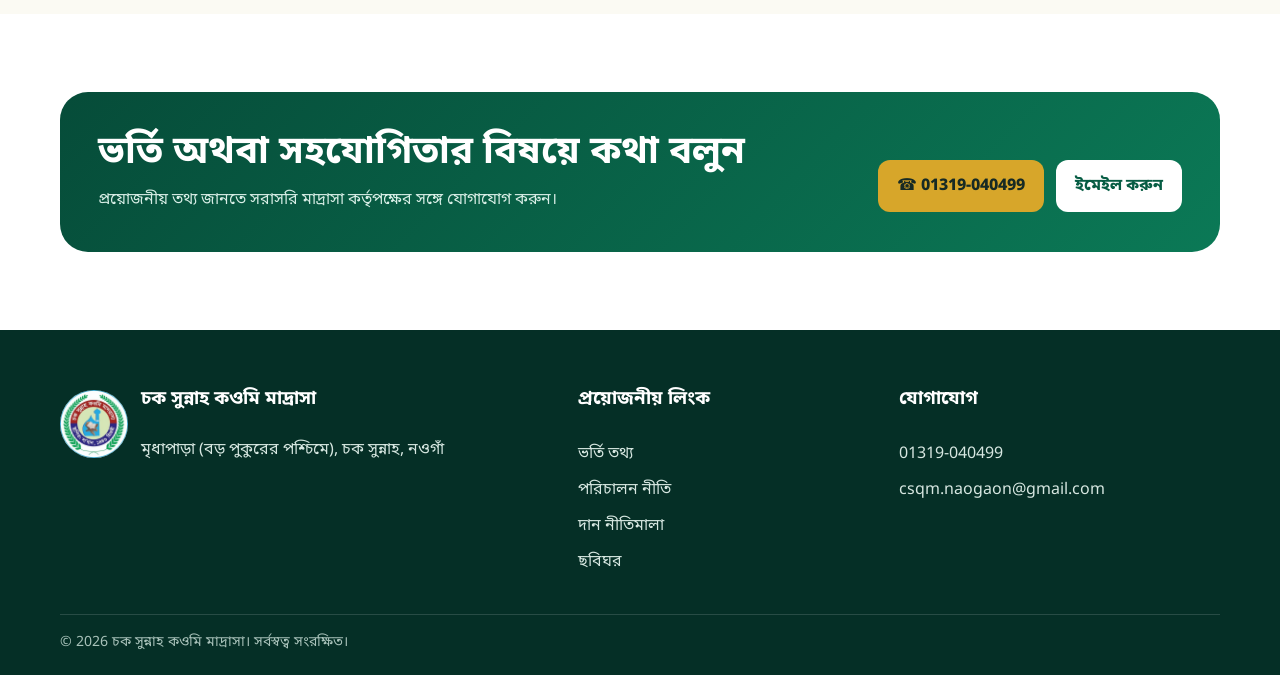
==== commit 6d273554: "Apply final content and layout revisions" ====
--- a/index.html
+++ b/index.html
@@ -122,6 +122,18 @@
 </div>
 </div>
 </section>
+<section class="section message-section">
+<div class="container">
+<div class="legacy-message-card">
+<span class="message-ornament" aria-hidden="true">✦</span>
+<h2>সন্তানের জন্য শুধু সম্পদ জমা নয়,<br>সন্তানই হোক শ্রেষ্ঠ সম্পদ</h2>
+<div class="message-poem">
+<p>সম্পদ জমিয়ে কী হবে বলুন, যদি না থাকে আদর্শ সন্তান,<br>নেক সন্তানই প্রকৃত সম্পদ, দেয় আলোকিত জীবনদান।</p>
+<p>তাকওয়া-তালিমে গড়ে তুলুন, হোক তারা দ্বীনের গর্ব,<br>দুনিয়া-আখেরাতে পাবেন শান্তি, রহমতের পরশ অপূর্ব।</p>
+</div>
+</div>
+</div>
+</section>
 <section class="section alt">
 <div class="container">
 <div class="section-head">
--- a/style.css
+++ b/style.css
@@ -3,4 +3,6 @@
 @media(max-width:980px){.menu-btn{display:block}.nav{display:none;position:absolute;left:16px;right:16px;top:76px;background:#fff;border:1px solid var(--line);border-radius:16px;padding:10px;box-shadow:var(--shadow);flex-direction:column;align-items:stretch}.nav.open{display:flex}.nav a{padding:11px 14px}.hero-grid,.feature-grid{grid-template-columns:1fr}.hero-card{max-width:520px}.grid-4{grid-template-columns:repeat(2,1fr)}.content-wrap{grid-template-columns:1fr}.sidebar{position:static}.footer-grid{grid-template-columns:1fr 1fr}.footer-grid>div:first-child{grid-column:1/-1}}
 @media(max-width:680px){.topbar .container{justify-content:center}.topbar-links span:first-child{display:none}.brand span{display:none}.brand{min-width:0}.brand img{width:50px;height:50px}.brand strong{font-size:1rem}.nav-wrap{min-height:68px}.nav{top:68px}.hero{padding:54px 0}.hero h1{font-size:2.35rem}.hero-grid{gap:30px}.section{padding:56px 0}.grid-3,.grid-4,.contact-grid{grid-template-columns:1fr}.article{padding:22px 18px}.cta{padding:28px 22px;align-items:flex-start;flex-direction:column}.footer-grid{grid-template-columns:1fr}.footer-grid>div:first-child{grid-column:auto}.notice-inner{align-items:flex-start}.hide-mobile{display:none}}
 .hero-card{transform:rotate(3.2deg)}.hero-text-card{padding:30px 28px}.hero-text-card h2,.admission-info-card h2{font-size:1.65rem;line-height:1.35;margin:13px 0}.hero-text-card ul{padding-left:22px;margin:14px 0}.hero-text-card li{margin:5px 0}.hero-text-card p{text-align:left}.card-badge{display:inline-block;background:var(--green-3);color:var(--green);padding:4px 11px;border-radius:999px;font-size:.87rem;font-weight:800}.card-actions{display:flex;gap:10px;flex-wrap:wrap;margin-top:19px}.card-link{border-color:var(--green);color:var(--green);background:#fff}.card-link:hover{background:var(--green-3)}.admission-info-card{background:#fff;border:1px solid var(--line);border-radius:28px;padding:28px;box-shadow:var(--shadow);transform:rotate(-3.2deg)}.department-grid{display:grid;grid-template-columns:repeat(2,1fr);gap:15px;margin-top:22px}.department-grid img{width:100%;border:1px solid var(--line);border-radius:15px;background:#fff;padding:5px;transition:.2s ease}.department-grid img:hover{transform:translateY(-2px);box-shadow:var(--shadow)}.gallery figure{padding:8px;cursor:zoom-in}.gallery img{cursor:zoom-in;transition:transform .2s ease}.gallery img:hover{transform:scale(1.015)}.lightbox[hidden]{display:none}.lightbox{position:fixed;inset:0;z-index:200;background:rgba(0,0,0,.88);display:flex;align-items:center;justify-content:center;padding:28px;cursor:zoom-out}.lightbox img{max-width:min(1200px,94vw);max-height:90vh;object-fit:contain;background:#fff;border-radius:10px;box-shadow:0 20px 70px rgba(0,0,0,.45);cursor:default}.lightbox-close{position:fixed;right:20px;top:14px;width:46px;height:46px;border:0;border-radius:50%;background:#fff;color:#172a24;font-size:2rem;line-height:1;cursor:pointer}.lightbox-open{overflow:hidden}
-@media(max-width:680px){.hero-card,.admission-info-card{transform:rotate(1.5deg)}.department-grid{grid-template-columns:1fr}.lightbox{padding:14px}.lightbox-close{right:10px;top:10px}}
+.message-section{padding-top:36px;padding-bottom:36px;background:#e9f5f7}.legacy-message-card{position:relative;overflow:hidden;text-align:center;padding:46px 32px;border:1px solid #8dc8df;border-radius:28px;color:#f9ed9b;background-color:#38565c;background-image:linear-gradient(rgba(42,68,73,.83),rgba(42,68,73,.88)),repeating-linear-gradient(45deg,transparent 0 42px,rgba(129,201,229,.18) 42px 44px),repeating-linear-gradient(-45deg,transparent 0 42px,rgba(129,201,229,.18) 42px 44px);box-shadow:var(--shadow)}.legacy-message-card:before{content:"☾";position:absolute;left:50%;bottom:-105px;transform:translateX(-50%);font-size:18rem;line-height:1;color:rgba(132,190,205,.14)}.legacy-message-card h2{position:relative;margin:0 auto 20px;color:#fff;font-size:clamp(1.65rem,3vw,2.45rem);line-height:1.45}.message-poem{position:relative;font-size:clamp(1rem,1.7vw,1.18rem);font-weight:650}.message-poem p{margin:12px 0}.message-ornament{position:relative;display:block;color:var(--gold);font-size:1.7rem;margin-bottom:5px}.department-grid{max-width:650px;margin:22px auto 0}.department-grid img{max-height:180px;object-fit:contain}.article #student-promise{scroll-margin-top:100px}
+@media(max-width:680px){.hero-card,.admission-info-card{transform:rotate(1.5deg)}.department-grid{grid-template-columns:1fr;max-width:390px}.department-grid img{max-height:none}.lightbox{padding:14px}.lightbox-close{right:10px;top:10px}.legacy-message-card{padding:34px 18px}.message-poem br{display:none}}
+.donation-prayer{text-align:center;margin:30px 0 0!important;padding:24px;background:linear-gradient(135deg,var(--green-3),#fff7d9);border:1px solid var(--line);border-radius:18px;color:var(--green);font-size:1.08rem}
